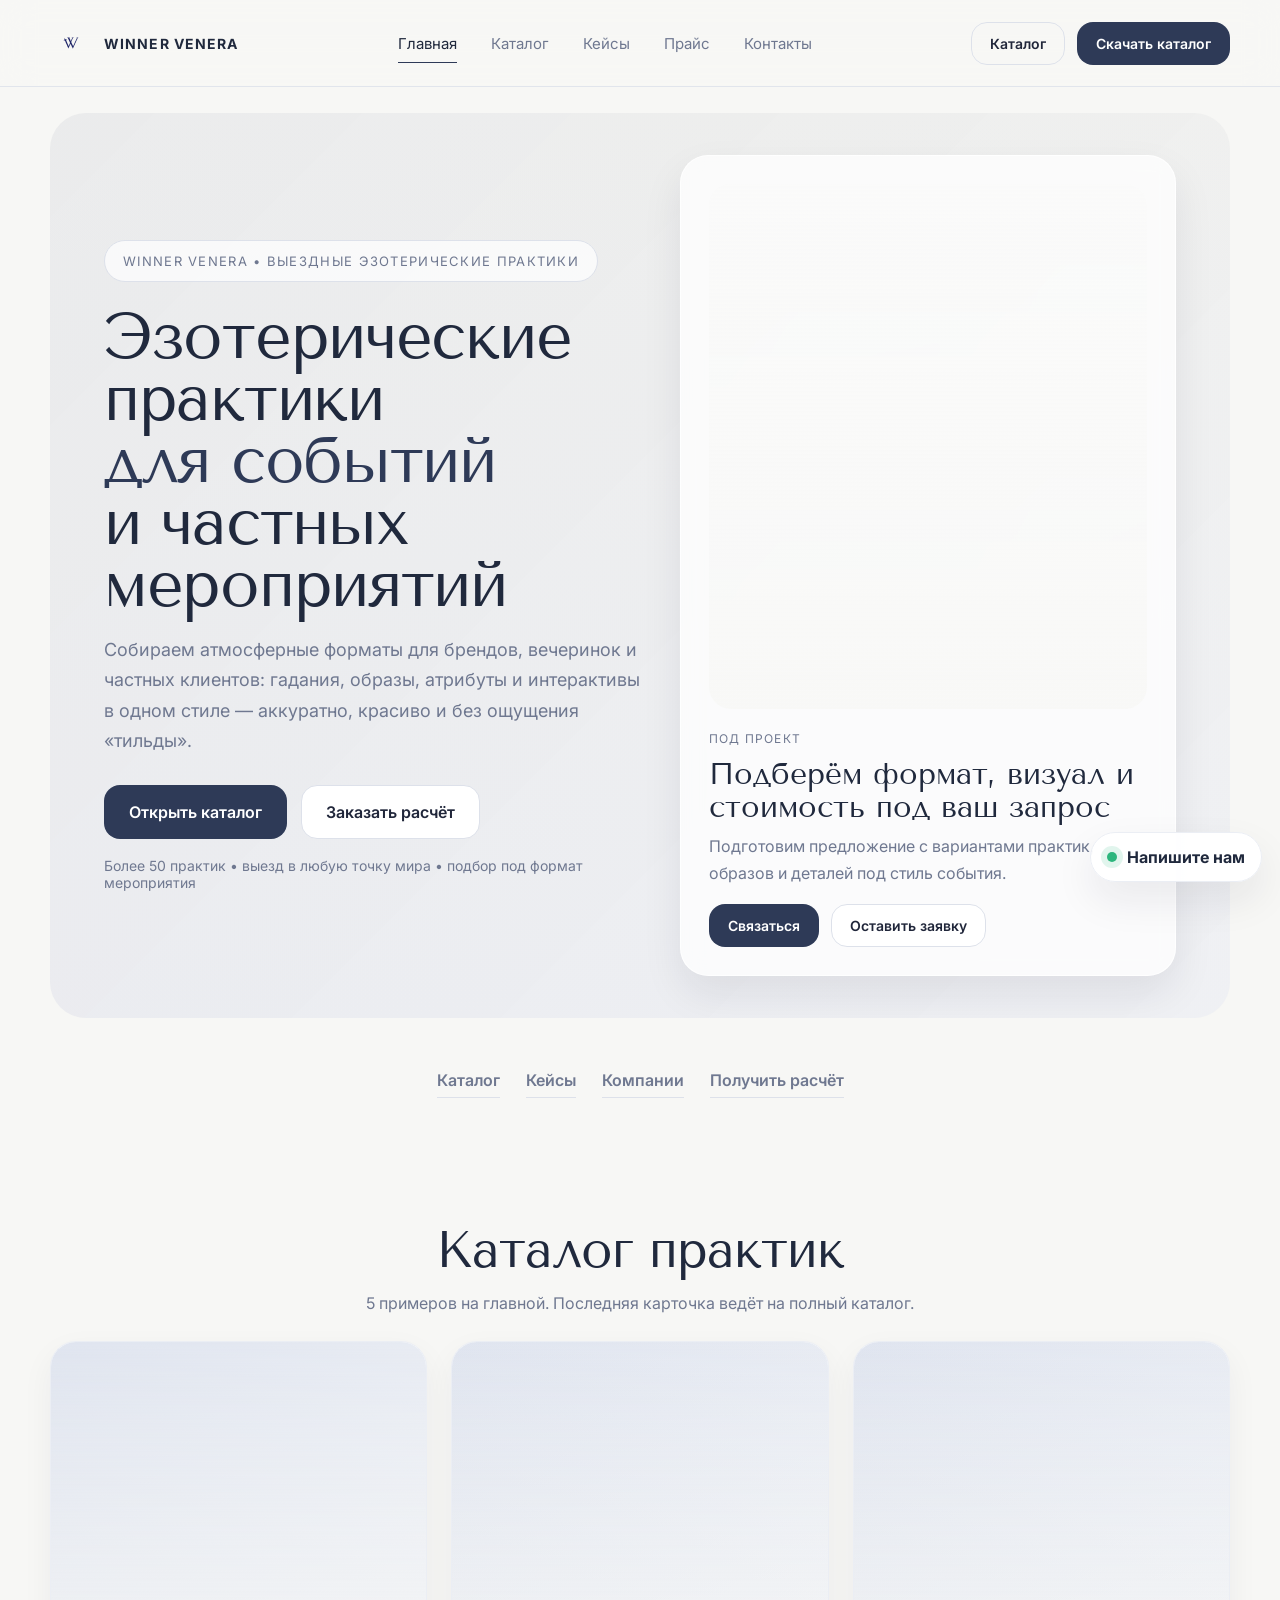
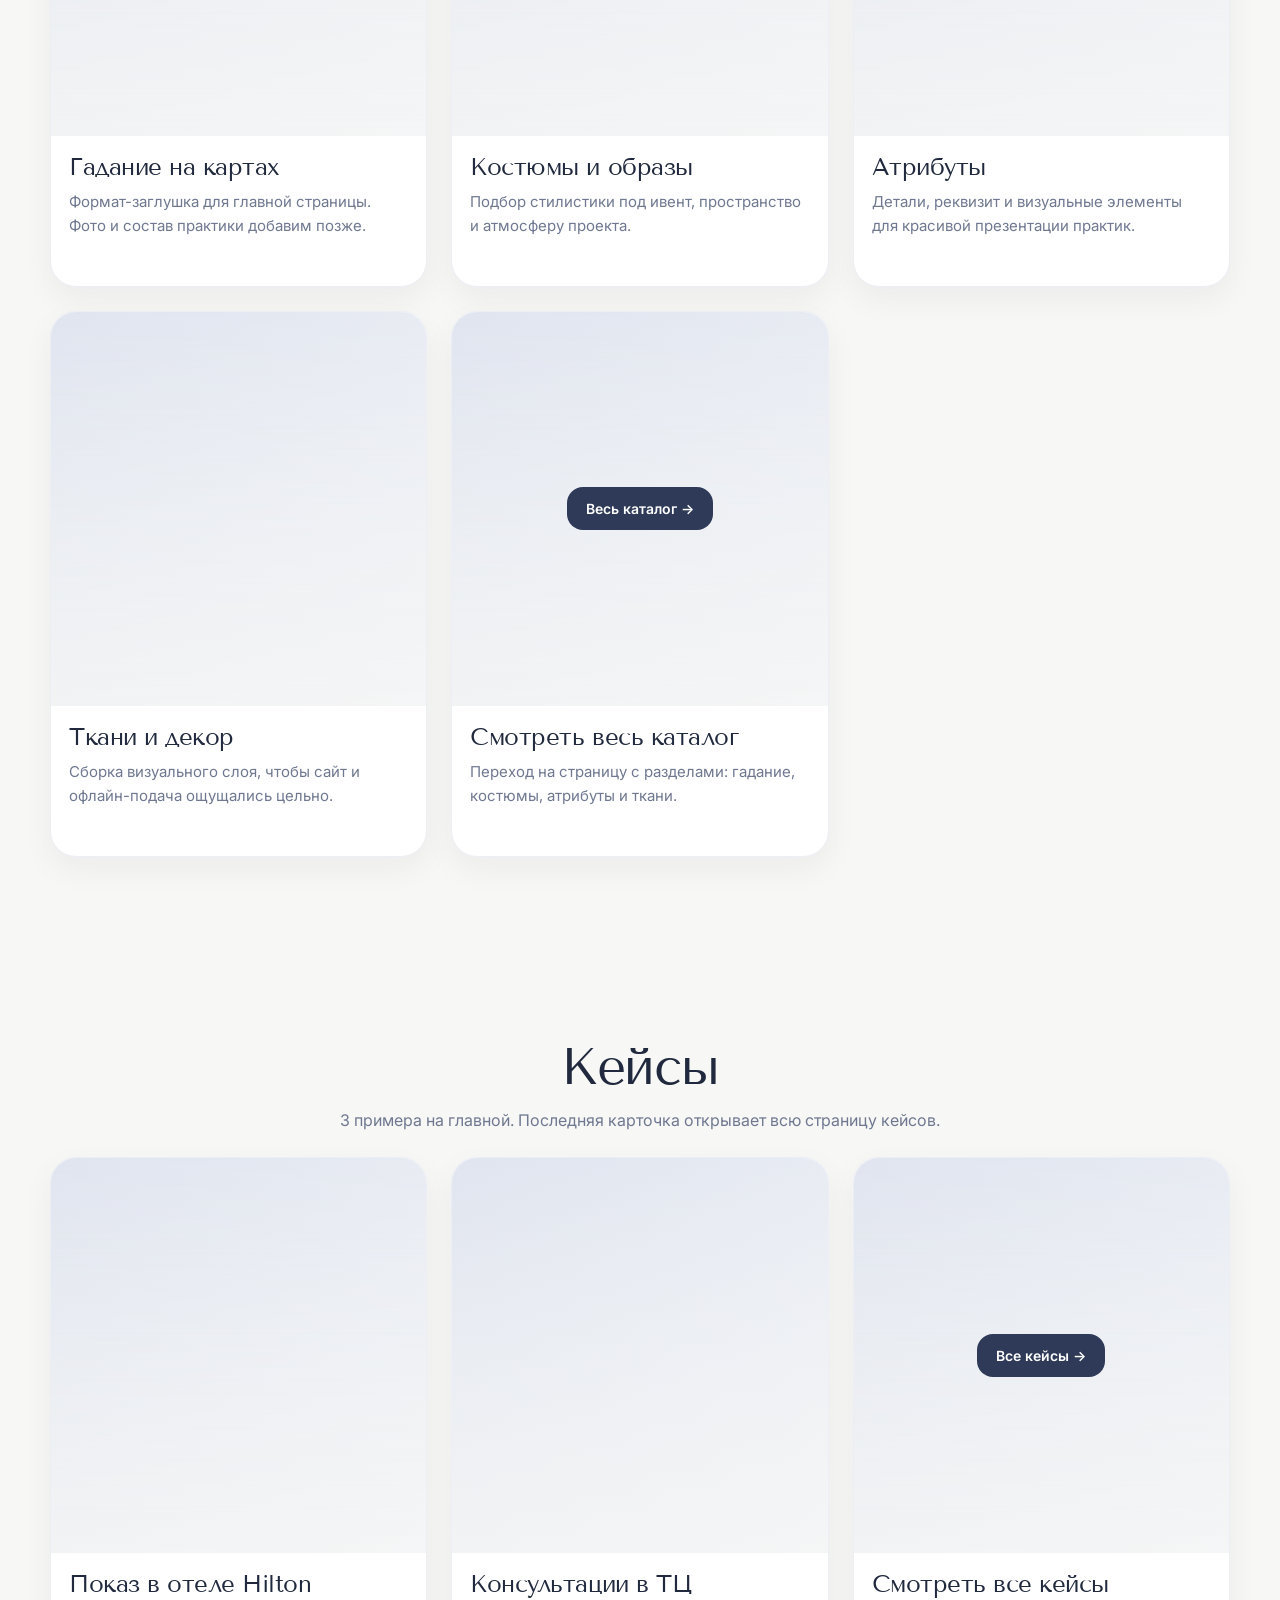
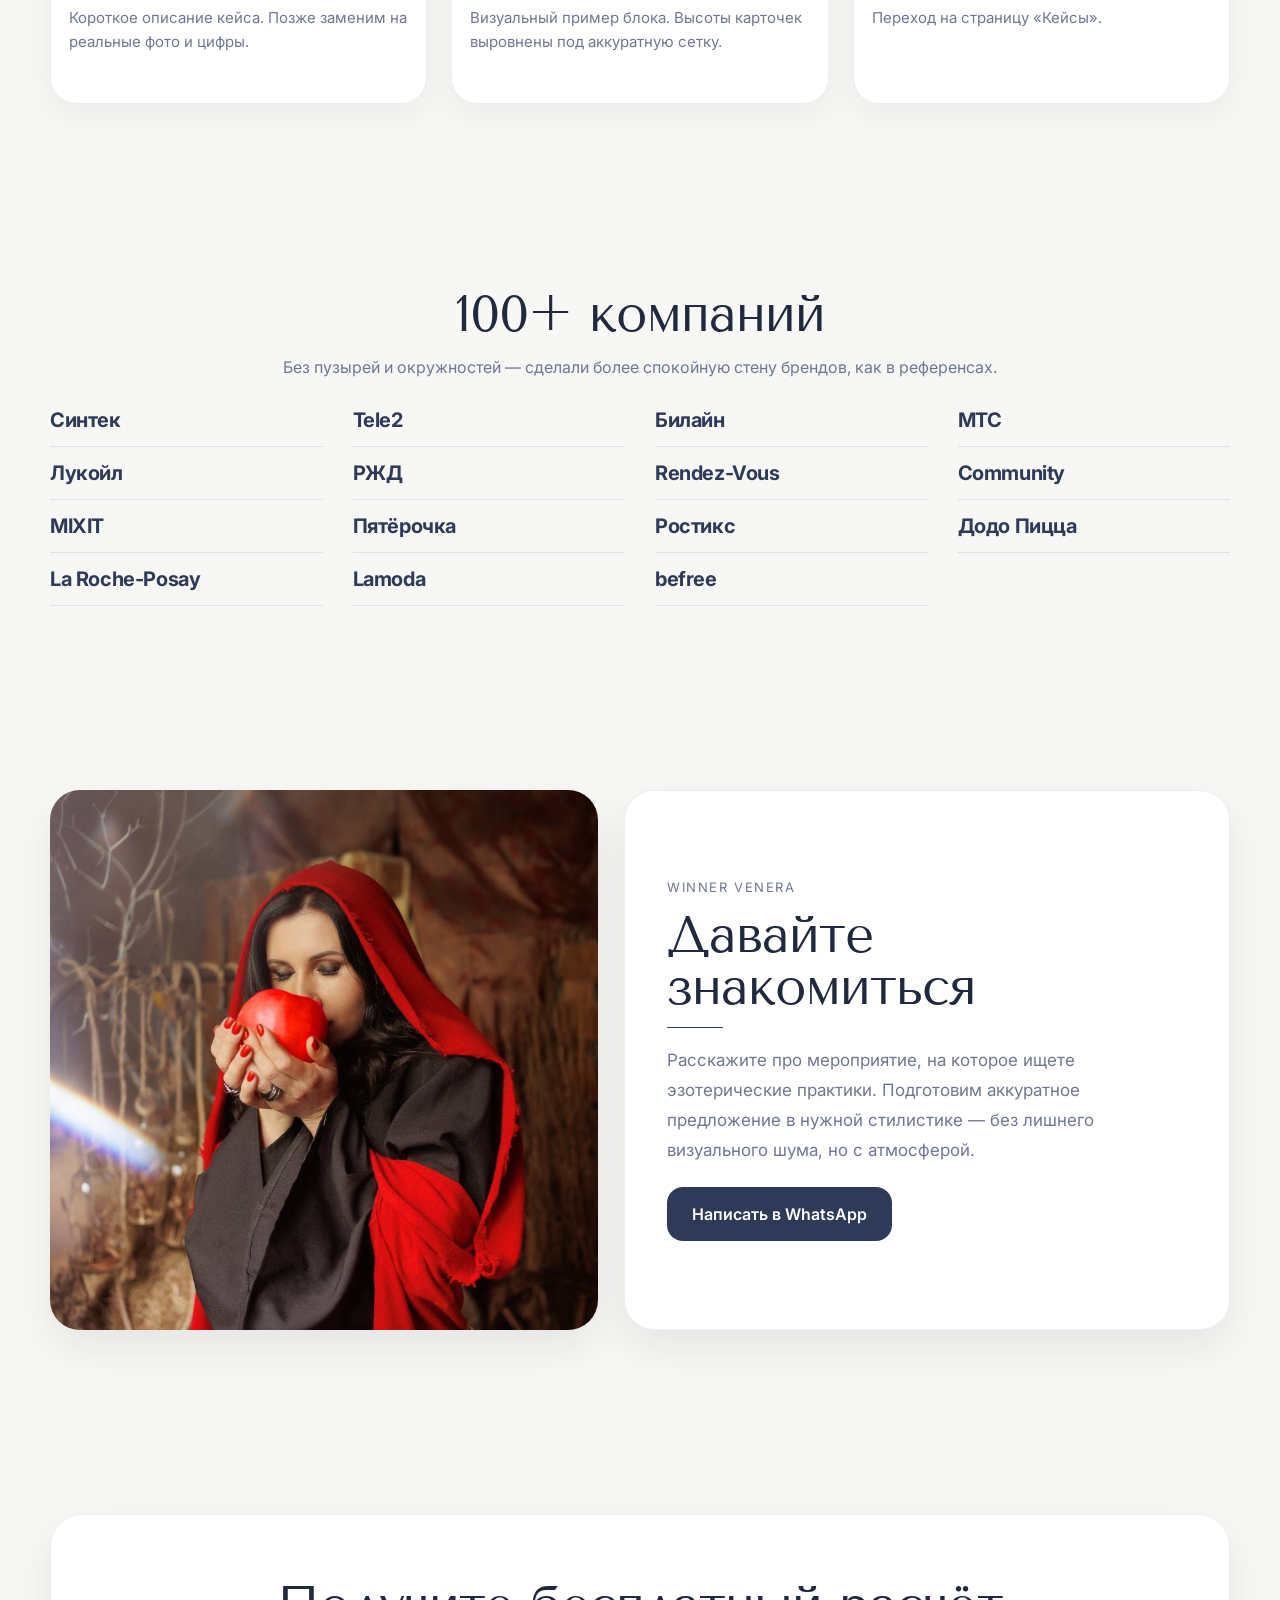
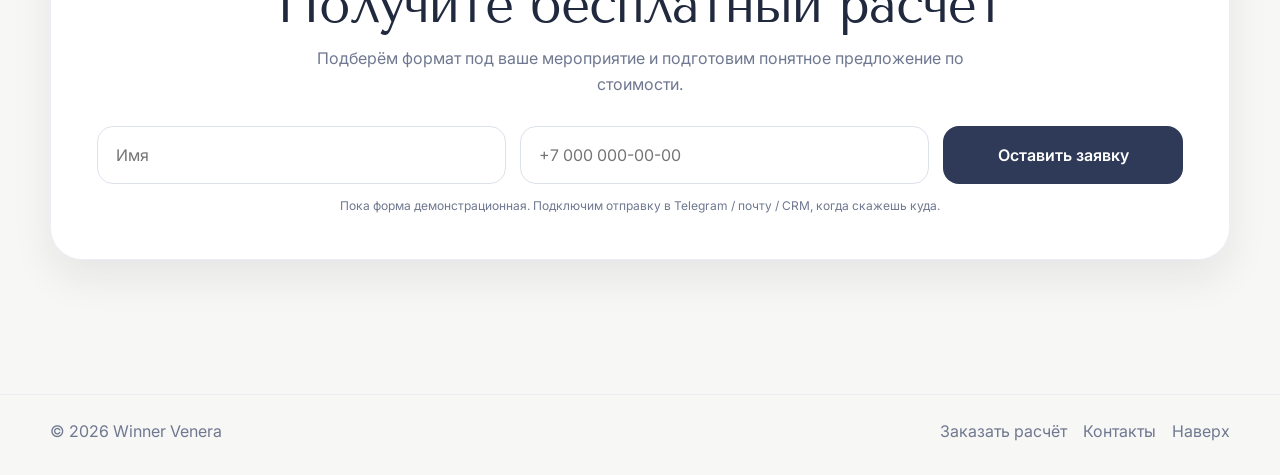
==== index.html @ 92bb7166 "Первый коммит" ====
<!doctype html>
<html lang="ru">
<head>
  <meta charset="utf-8" />
  <meta name="viewport" content="width=device-width, initial-scale=1" />
  <title>Winner Venera — Главная</title>
  <link rel="stylesheet" href="assets/css/styles.css" />
</head>
<body>
<header class="header">
  <div class="container">
    <div class="nav">
      <a class="brand" href="index.html" aria-label="На главную">
        <div class="brand__mark"><img class="brand__logo" src="assets/img/logo.svg" alt="Winner Venera"></div>
        <div class="brand__name">Winner Venera</div>
      </a>

      <nav class="menu" aria-label="Основная навигация">
        <a class="is-active" href="index.html">Главная</a>
        <a href="catalog.html">Каталог</a>
        <a href="cases.html">Кейсы</a>
        <a href="price.html">Прайс</a>
        <a href="contacts.html">Контакты</a>
      </nav>

      <div class="nav__cta">
        <a class="btn btn--ghost btn--small" href="catalog.html">Каталог</a>
        <a class="btn btn--navy btn--small" href="price.html">Скачать каталог</a>
        <button class="burger" data-burger aria-label="Меню" aria-expanded="false">
          <span></span><span></span><span></span>
        </button>
      </div>
    </div>

    <div class="mobile-panel" data-mobile>
      <a class="is-active" href="index.html">Главная</a>
      <a href="catalog.html">Каталог</a>
      <a href="cases.html">Кейсы</a>
      <a href="price.html">Прайс</a>
      <a href="contacts.html">Контакты</a>
      <div class="mt-12" style="display:flex; gap:10px; flex-wrap:wrap; padding:0 8px;">
        <a class="btn btn--ghost btn--small" href="catalog.html">Каталог</a>
        <a class="btn btn--navy btn--small" href="price.html">Скачать каталог</a>
      </div>
    </div>
  </div>
</header>

<main>
<section class="hero reveal" id="top">
  <div class="container">
    <div class="hero-shell">
      <div class="hero-grid">
        <div class="hero-copy">
          <div class="hero-kicker">Winner Venera • выездные эзотерические практики</div>
          <h1 class="hero__title">Эзотерические практики<br><span>для событий</span><br>и частных мероприятий</h1>
          <p class="hero__text">
            Собираем атмосферные форматы для брендов, вечеринок и частных клиентов:
            гадания, образы, атрибуты и интерактивы в одном стиле — аккуратно, красиво и без ощущения «тильды».
          </p>

          <div class="hero-actions">
            <a class="btn btn--navy" href="catalog.html">Открыть каталог</a>
            <a class="btn" href="price.html">Заказать расчёт</a>
          </div>

          <div class="hero-note">Более 50 практик • выезд в любую точку мира • подбор под формат мероприятия</div>
        </div>

        <div class="hero-panel">
          <div class="hero-card">
            <div class="hero-card__art"></div>
            <div class="hero-card__content">
              <div class="hero-card__label">под проект</div>
              <div class="hero-card__title">Подберём формат, визуал и стоимость под ваш запрос</div>
              <p class="hero-card__text">
                Подготовим предложение с вариантами практик, образов и деталей под стиль события.
              </p>
              <div class="hero-card__actions">
                <a class="btn btn--navy btn--small" href="contacts.html">Связаться</a>
                <a class="btn btn--small" href="#calc">Оставить заявку</a>
              </div>
            </div>
          </div>
        </div>
      </div>
    </div>
  </div>
</section>

<section class="section section--tight reveal">
  <div class="container">
    <div class="quick-links">
      <a href="#catalog-preview">Каталог</a>
      <a href="#cases-preview">Кейсы</a>
      <a href="#brands">Компании</a>
      <a href="#calc">Получить расчёт</a>
    </div>
  </div>
</section>

<section class="section reveal" id="catalog-preview">
  <div class="container">
    <h2 class="section__title">Каталог практик</h2>
    <p class="section__subtitle">5 примеров на главной. Последняя карточка ведёт на полный каталог.</p>

    <div class="grid mt-24">
      <article class="card">
        <div class="card__media"></div>
        <div class="card__body">
          <h3 class="card__title">Гадание на картах</h3>
          <p class="card__meta">Формат-заглушка для главной страницы. Фото и состав практики добавим позже.</p>
        </div>
      </article>

      <article class="card">
        <div class="card__media"></div>
        <div class="card__body">
          <h3 class="card__title">Костюмы и образы</h3>
          <p class="card__meta">Подбор стилистики под ивент, пространство и атмосферу проекта.</p>
        </div>
      </article>

      <article class="card">
        <div class="card__media"></div>
        <div class="card__body">
          <h3 class="card__title">Атрибуты</h3>
          <p class="card__meta">Детали, реквизит и визуальные элементы для красивой презентации практик.</p>
        </div>
      </article>

      <article class="card">
        <div class="card__media"></div>
        <div class="card__body">
          <h3 class="card__title">Ткани и декор</h3>
          <p class="card__meta">Сборка визуального слоя, чтобы сайт и офлайн-подача ощущались цельно.</p>
        </div>
      </article>

      <a class="card card--link" href="catalog.html" aria-label="Открыть весь каталог">
        <div class="card__media">
          <div class="btn btn--navy btn--small">Весь каталог →</div>
        </div>
        <div class="card__body">
          <h3 class="card__title">Смотреть весь каталог</h3>
          <p class="card__meta">Переход на страницу с разделами: гадание, костюмы, атрибуты и ткани.</p>
        </div>
      </a>
    </div>
  </div>
</section>

<section class="section reveal" id="cases-preview">
  <div class="container">
    <h2 class="section__title">Кейсы</h2>
    <p class="section__subtitle">3 примера на главной. Последняя карточка открывает всю страницу кейсов.</p>

    <div class="grid mt-24">
      <article class="card">
        <div class="card__media"></div>
        <div class="card__body">
          <h3 class="card__title">Показ в отеле Hilton</h3>
          <p class="card__meta">Короткое описание кейса. Позже заменим на реальные фото и цифры.</p>
        </div>
      </article>

      <article class="card">
        <div class="card__media"></div>
        <div class="card__body">
          <h3 class="card__title">Консультации в ТЦ</h3>
          <p class="card__meta">Визуальный пример блока. Высоты карточек выровнены под аккуратную сетку.</p>
        </div>
      </article>

      <a class="card card--link" href="cases.html" aria-label="Открыть все кейсы">
        <div class="card__media">
          <div class="btn btn--navy btn--small">Все кейсы →</div>
        </div>
        <div class="card__body">
          <h3 class="card__title">Смотреть все кейсы</h3>
          <p class="card__meta">Переход на страницу «Кейсы».</p>
        </div>
      </a>
    </div>
  </div>
</section>

<section class="section reveal" id="brands">
  <div class="container">
    <h2 class="logo-wall__title">100+ компаний</h2>
    <p class="section__subtitle">Без пузырей и окружностей — сделали более спокойную стену брендов, как в референсах.</p>

    <div class="logo-wall">
      <div class="logo-item">Синтек</div>
      <div class="logo-item">Tele2</div>
      <div class="logo-item">Билайн</div>
      <div class="logo-item">МТС</div>
      <div class="logo-item">Лукойл</div>
      <div class="logo-item">РЖД</div>
      <div class="logo-item">Rendez-Vous</div>
      <div class="logo-item">Community</div>
      <div class="logo-item">MIXIT</div>
      <div class="logo-item">Пятёрочка</div>
      <div class="logo-item">Ростикс</div>
      <div class="logo-item">Додо Пицца</div>
      <div class="logo-item">La Roche-Posay</div>
      <div class="logo-item">Lamoda</div>
      <div class="logo-item">befree</div>
    </div>
  </div>
</section>

<section class="section reveal">
  <div class="container">
    <div class="split">
      <div class="photo" style="background-image:url('assets/img/about-photo.jpg');"></div>

      <div class="panel">
        <div class="kicker">Winner Venera</div>
        <h3 class="h2">Давайте знакомиться</h3>
        <div class="hr"></div>
        <p class="lead">
          Расскажите про мероприятие, на которое ищете эзотерические практики.
          Подготовим аккуратное предложение в нужной стилистике — без лишнего визуального шума, но с атмосферой.
        </p>

        <div class="panel__actions">
          <a class="btn btn--navy" href="contacts.html">Написать в WhatsApp</a>
        </div>
      </div>
    </div>
  </div>
</section>

<section class="section reveal" id="calc">
  <div class="container">
    <div class="form">
      <div class="form__bg"></div>
      <div class="form__inner">
        <h2 class="form__title">Получите бесплатный расчёт</h2>
        <p class="form__sub">Подберём формат под ваше мероприятие и подготовим понятное предложение по стоимости.</p>

        <form class="form__row" data-demo-form>
          <input class="input" name="name" placeholder="Имя" required />
          <input class="input" name="phone" placeholder="+7 000 000-00-00" required />
          <button class="btn btn--navy" type="submit">Оставить заявку</button>
        </form>

        <div class="notice">Пока форма демонстрационная. Подключим отправку в Telegram / почту / CRM, когда скажешь куда.</div>
      </div>
    </div>
  </div>
</section>
</main>

<footer class="footer">
  <div class="container">
    <div class="footer__inner">
      <div>© <span id="y"></span> Winner Venera</div>
      <div style="display:flex; gap:16px; flex-wrap:wrap;">
        <a href="price.html">Заказать расчёт</a>
        <a href="contacts.html">Контакты</a>
        <a href="#top" onclick="window.scrollTo({top:0,behavior:'smooth'}); return false;">Наверх</a>
      </div>
    </div>
  </div>
</footer>

<script src="assets/js/main.js"></script>
<script>document.getElementById('y').textContent = new Date().getFullYear()</script>
</body>
</html>
---- assets/css/styles.css ----
@import url('https://fonts.googleapis.com/css2?family=Inter:wght@400;500;600;700;800&family=Tenor+Sans&display=swap');

:root{
  --bg:#f7f7f5;
  --surface:#ffffff;
  --surface-2:#f1f2f6;
  --ink:#20263a;
  --muted:#6f7890;
  --navy:#2e3a57;
  --navy-deep:#20293d;
  --line:#dde1ea;
  --soft-line:#ebeef4;
  --shadow:0 18px 40px rgba(23,30,50,.08);
  --radius-xl:32px;
  --radius-lg:24px;
  --radius-md:18px;
  --container:1180px;
}

*{box-sizing:border-box}
html,body{height:100%}
html{scroll-behavior:smooth}
body{
  margin:0;
  background:var(--bg);
  color:var(--ink);
  font-family:'Inter',system-ui,-apple-system,Segoe UI,Roboto,Arial,sans-serif;
  -webkit-font-smoothing:antialiased;
  text-rendering:optimizeLegibility;
}
a{color:inherit;text-decoration:none}
img{max-width:100%;display:block}
button,input{font:inherit}

.container{
  width:min(var(--container), calc(100% - 32px));
  margin:0 auto;
}

/* Typography */
h1,h2,h3,.section__title,.h2,.form__title,.hero__title,.logo-wall__title{
  font-family:'Tenor Sans', Arial, sans-serif;
  font-weight:400;
  letter-spacing:-.02em;
}
.section__title{
  margin:0;
  text-align:center;
  color:var(--navy-deep);
  font-size:clamp(34px, 4vw, 62px);
  line-height:1.02;
}
.section__subtitle{
  margin:14px auto 0;
  max-width:780px;
  text-align:center;
  color:var(--muted);
  font-size:16px;
  line-height:1.65;
}

/* Header */
.header{
  position:sticky;
  top:0;
  z-index:60;
  background:rgba(247,247,245,.88);
  backdrop-filter:blur(16px);
  border-bottom:1px solid rgba(221,225,234,.8);
}
.nav{
  min-height:86px;
  display:grid;
  grid-template-columns:auto 1fr auto;
  align-items:center;
  gap:18px;
}
.brand{
  display:flex;
  align-items:center;
  gap:12px;
  min-width:120px;
}
.brand__mark{
  width:auto;
  height:auto;
  border:0;
  background:transparent;
  padding:0;
  display:block;
}
.brand__logo{
  width:42px;
  height:42px;
  object-fit:contain;
}
.brand__name{
  font-size:14px;
  font-weight:700;
  letter-spacing:.08em;
  text-transform:uppercase;
  color:var(--navy-deep);
}

.menu{
  display:flex;
  justify-content:center;
  gap:34px;
  font-size:15px;
  color:var(--muted);
}
.menu a{
  position:relative;
  padding:10px 0;
  transition:.2s ease;
}
.menu a::after{
  content:"";
  position:absolute;
  left:0;
  bottom:0;
  width:100%;
  height:1px;
  background:var(--navy);
  transform:scaleX(0);
  transform-origin:left;
  transition:.22s ease;
}
.menu a:hover,
.menu a.is-active{color:var(--navy-deep)}
.menu a:hover::after,
.menu a.is-active::after{transform:scaleX(1)}

.nav__cta{
  display:flex;
  align-items:center;
  gap:12px;
}
.btn{
  display:inline-flex;
  align-items:center;
  justify-content:center;
  gap:10px;
  padding:16px 24px;
  border-radius:16px;
  border:1px solid var(--line);
  background:var(--surface);
  color:var(--ink);
  font-weight:600;
  cursor:pointer;
  transition:transform .18s ease, box-shadow .18s ease, border-color .18s ease, background .18s ease;
}
.btn:hover{
  transform:translateY(-1px);
  box-shadow:0 14px 28px rgba(23,30,50,.10);
}
.btn--navy{
  background:var(--navy);
  color:#fff;
  border-color:transparent;
}
.btn--ghost{
  background:transparent;
}
.btn--small{
  padding:12px 18px;
  font-size:14px;
}
.btn--block{width:100%}

.burger{
  display:none;
  width:44px;height:44px;
  border-radius:14px;
  border:1px solid var(--line);
  background:var(--surface);
}
.burger span{
  width:18px;height:2px;border-radius:2px;background:var(--navy);
  display:block;margin:5px auto;
}
.mobile-panel{
  display:none;
  padding:12px 0 16px;
  border-top:1px solid var(--soft-line);
}
.mobile-panel a{
  display:block;
  padding:12px 8px;
  color:var(--muted);
}
.mobile-panel a.is-active{color:var(--navy-deep)}

/* Generic sections */
.section{padding:92px 0}
.section--tight{padding:34px 0}
.center{display:flex;justify-content:center}
.mt-12{margin-top:12px}
.mt-24{margin-top:24px}
.hidden{display:none !important}

/* Hero closer to reference */
.hero{
  padding:26px 0 18px;
}
.hero-shell{
  position:relative;
  overflow:hidden;
  border-radius:36px;
  min-height:640px;
  background:
    linear-gradient(135deg, rgba(46,58,87,.06), rgba(46,58,87,.02)),
    linear-gradient(180deg, #f7f7f5, #f3f4f7);
}
.hero-shell::before{
  content:"";
  position:absolute;
  inset:0;
  background-image:url('assets/img/hero-bg.jpg');
  background-repeat:no-repeat;
  background-position:center 55%;
  background-size:min(640px, 62vw);
  opacity:.18;
  pointer-events:none;
}
.hero-grid{
  position:relative;
  z-index:1;
  min-height:640px;
  display:grid;
  grid-template-columns:1.05fr .95fr;
  align-items:center;
  gap:28px;
  padding:42px 54px;
}
.hero-copy{
  max-width:620px;
}
.hero-kicker{
  display:inline-flex;
  align-items:center;
  padding:12px 18px;
  border:1px solid var(--line);
  border-radius:999px;
  background:rgba(255,255,255,.72);
  color:var(--muted);
  font-size:13px;
  letter-spacing:.10em;
  text-transform:uppercase;
}
.hero__title{
  margin:24px 0 18px;
  font-size:clamp(42px, 5vw, 82px);
  line-height:.97;
  color:var(--navy-deep);
}
.hero__title span{
  color:var(--navy);
}
.hero__text{
  margin:0;
  max-width:560px;
  color:var(--muted);
  font-size:18px;
  line-height:1.7;
}
.hero-actions{
  display:flex;
  gap:14px;
  flex-wrap:wrap;
  margin-top:28px;
}
.hero-note{
  margin-top:18px;
  color:var(--muted);
  font-size:14px;
}
.hero-panel{
  align-self:stretch;
  display:flex;
  align-items:center;
  justify-content:center;
}
.hero-card{
  width:min(100%, 500px);
  background:rgba(255,255,255,.74);
  border:1px solid rgba(255,255,255,.8);
  backdrop-filter:blur(10px);
  border-radius:28px;
  box-shadow:var(--shadow);
  padding:28px;
}
.hero-card__art{
  border-radius:22px;
  aspect-ratio:4 / 4.8;
  background:
    linear-gradient(180deg, rgba(247,247,245,.2), rgba(247,247,245,.72)),
    url('assets/img/about-photo.jpg') center/cover no-repeat;
}
.hero-card__content{
  padding-top:22px;
}
.hero-card__label{
  color:var(--muted);
  font-size:12px;
  letter-spacing:.10em;
  text-transform:uppercase;
}
.hero-card__title{
  margin:12px 0 10px;
  font-family:'Tenor Sans', Arial, sans-serif;
  font-size:30px;
  line-height:1.08;
  color:var(--navy-deep);
}
.hero-card__text{
  margin:0;
  color:var(--muted);
  line-height:1.65;
}
.hero-card__actions{
  display:flex;
  gap:12px;
  flex-wrap:wrap;
  margin-top:18px;
}

/* Quick links */
.quick-links{
  display:flex;
  gap:26px;
  justify-content:center;
  flex-wrap:wrap;
}
.quick-links a{
  color:var(--muted);
  font-weight:600;
  position:relative;
  padding-bottom:8px;
}
.quick-links a::after{
  content:"";
  position:absolute;
  left:0;bottom:0;
  width:100%;height:1px;
  background:var(--line);
}
.quick-links a:hover{color:var(--navy)}

/* Cards */
.grid{
  display:grid;
  grid-template-columns:repeat(12, minmax(0,1fr));
  gap:24px;
  align-items:stretch;
}
.card{
  grid-column:span 4;
  display:flex;
  flex-direction:column;
  min-height:100%;
  background:var(--surface);
  border:1px solid var(--soft-line);
  border-radius:26px;
  overflow:hidden;
  box-shadow:0 12px 32px rgba(23,30,50,.05);
  transition:transform .18s ease, box-shadow .18s ease;
}
.card:hover{
  transform:translateY(-4px);
  box-shadow:0 20px 36px rgba(23,30,50,.08);
}
.card__media{
  aspect-ratio: 4 / 4.2;
  background:
    linear-gradient(180deg, rgba(247,247,245,.16), rgba(247,247,245,.72)),
    linear-gradient(135deg, #dbe1ee, #eef1f7);
}
.card__body{
  display:flex;
  flex-direction:column;
  gap:10px;
  padding:18px 18px 22px;
  min-height:150px;
}
.card__title{
  margin:0;
  font-size:24px;
  line-height:1.08;
  color:var(--navy-deep);
}
.card__meta{
  margin:0;
  color:var(--muted);
  line-height:1.6;
  font-size:15px;
}
.card--link{
  justify-content:center;
  text-align:left;
}
.card--link .card__media{
  display:grid;
  place-items:center;
}

/* companies */
.logo-wall{
  margin-top:28px;
  display:grid;
  grid-template-columns:repeat(4, minmax(0,1fr));
  gap:14px 30px;
}
.logo-item{
  padding:0 0 14px;
  border-bottom:1px solid var(--line);
  color:var(--navy);
  font-size:20px;
  font-weight:700;
  letter-spacing:-.02em;
}
.logo-wall__title{
  margin:0;
  text-align:center;
  color:var(--navy-deep);
  font-size:clamp(34px, 4vw, 58px);
  line-height:1.02;
}

/* Split/about */
.split{
  display:grid;
  grid-template-columns:.95fr 1.05fr;
  gap:26px;
  align-items:stretch;
}
.photo{
  min-height:540px;
  border-radius:30px;
  background:center/cover no-repeat;
  box-shadow:var(--shadow);
}
.panel{
  background:var(--surface);
  border:1px solid var(--soft-line);
  border-radius:30px;
  box-shadow:var(--shadow);
  padding:42px;
  display:flex;
  flex-direction:column;
  justify-content:center;
}
.kicker{
  color:var(--muted);
  font-size:13px;
  letter-spacing:.12em;
  text-transform:uppercase;
}
.h2{
  margin:14px 0 14px;
  font-size:clamp(32px, 4vw, 56px);
  line-height:1.02;
  color:var(--navy-deep);
}
.hr{
  width:56px;height:1px;background:var(--navy);margin:0 0 18px;
}
.lead{
  margin:0;
  color:var(--muted);
  line-height:1.75;
  font-size:17px;
}
.panel__actions{margin-top:22px}

/* Form */
.form{
  position:relative;
  overflow:hidden;
  background:var(--surface);
  border:1px solid var(--soft-line);
  border-radius:32px;
  box-shadow:var(--shadow);
}
.form__bg{
  position:absolute;
  inset:0;
  background:url('assets/img/form-bg.jpg') center/520px no-repeat;
  opacity:.12;
  pointer-events:none;
}
.form__inner{
  position:relative;
  padding:64px 46px 46px;
  text-align:center;
}
.form__title{
  margin:0;
  color:var(--navy-deep);
  font-size:clamp(34px, 4vw, 58px);
  line-height:1.04;
}
.form__sub{
  margin:14px auto 0;
  max-width:720px;
  color:var(--muted);
  line-height:1.6;
  font-size:16px;
}
.form__row{
  margin-top:28px;
  display:grid;
  grid-template-columns:1fr 1fr 240px;
  gap:14px;
}
.input{
  height:58px;
  border-radius:16px;
  border:1px solid var(--line);
  background:rgba(255,255,255,.92);
  padding:0 18px;
  color:var(--ink);
  outline:none;
}
.input:focus{
  border-color:rgba(46,58,87,.5);
  box-shadow:0 0 0 4px rgba(46,58,87,.08);
}
.notice{
  margin-top:14px;
  color:var(--muted);
  font-size:12px;
}

/* Footer */
.footer{
  margin-top:42px;
  border-top:1px solid var(--soft-line);
  padding:26px 0 34px;
  color:var(--muted);
}
.footer__inner{
  display:flex;
  justify-content:space-between;
  gap:20px;
  align-items:center;
  flex-wrap:wrap;
}
.footer a{color:var(--muted)}
.footer a:hover{color:var(--navy)}

/* Scroll reveal */
.reveal{
  opacity:0;
  transform:translateY(18px);
  transition:opacity .55s ease, transform .55s ease;
}
.reveal.is-visible{
  opacity:1;
  transform:none;
}
@media (prefers-reduced-motion: reduce){
  .reveal,.reveal.is-visible{opacity:1;transform:none;transition:none;}
}

/* Floating contact bubble */
.chat-widget{
  position:fixed;
  right:18px;
  bottom:18px;
  z-index:70;
  display:grid;
  gap:10px;
}
.chat-bubble{
  border-radius:999px;
  background:rgba(255,255,255,.96);
  border:1px solid var(--soft-line);
  box-shadow:var(--shadow);
  padding:14px 16px;
  display:flex;
  align-items:center;
  gap:10px;
  cursor:pointer;
  opacity:0;
  transform:translateY(10px);
  pointer-events:none;
  transition:.2s ease;
}
.chat-bubble.is-show{
  opacity:1;
  transform:none;
  pointer-events:auto;
}
.chat-bubble__dot{
  width:10px;height:10px;border-radius:50%;
  background:#2cb67d;
  box-shadow:0 0 0 6px rgba(44,182,125,.14);
}
.chat-bubble__text{
  color:var(--navy-deep);
  font-weight:700;
}
.chat-panel{
  width:min(320px, calc(100vw - 36px));
  display:none;
  background:#fff;
  border:1px solid var(--soft-line);
  border-radius:22px;
  box-shadow:var(--shadow);
  overflow:hidden;
}
.chat-panel.is-open{display:block}
.chat-panel__head{
  display:flex;
  align-items:center;
  justify-content:space-between;
  padding:14px 14px 12px;
  border-bottom:1px solid var(--soft-line);
}
.chat-panel__title{
  font-weight:800;
  color:var(--navy-deep);
}
.chat-panel__close{
  width:34px;height:34px;border-radius:12px;
  border:1px solid var(--line);
  background:#fff;
  cursor:pointer;
}
.chat-panel__body{
  padding:12px 14px 14px;
  display:grid;
  gap:10px;
}
.chat-link{
  display:flex;
  align-items:center;
  justify-content:space-between;
  padding:12px 12px;
  border:1px solid var(--soft-line);
  border-radius:14px;
  background:#fff;
  font-weight:700;
}
.chat-hint{
  color:var(--muted);
  font-size:12px;
  line-height:1.45;
}

/* Responsive */
@media (max-width: 1080px){
  .hero-grid{grid-template-columns:1fr; padding:34px 28px 32px;}
  .hero-shell{min-height:auto}
  .hero-card{max-width:100%}
  .split{grid-template-columns:1fr}
  .logo-wall{grid-template-columns:repeat(3, minmax(0,1fr))}
  .form__row{grid-template-columns:1fr 1fr}
  .form__row .btn{grid-column:1 / -1}
}
@media (max-width: 860px){
  .nav{grid-template-columns:auto auto; min-height:76px;}
  .menu{display:none}
  .nav__cta .btn--ghost{display:none}
  .burger{display:block}
  .mobile-panel{display:block}
  .brand__name{display:none}
  .hero__title{font-size:46px}
  .section{padding:72px 0}
  .card{grid-column:span 6}
  .logo-wall{grid-template-columns:repeat(2, minmax(0,1fr))}
}
@media (max-width: 620px){
  .container{width:min(var(--container), calc(100% - 20px))}
  .nav{gap:10px}
  .nav__cta{gap:8px}
  .nav__cta .btn--navy{display:none}
  .hero{padding-top:14px}
  .hero-shell{border-radius:26px}
  .hero-grid{padding:22px 18px 20px; gap:18px}
  .hero-kicker{font-size:11px; padding:10px 14px}
  .hero__title{margin:16px 0 14px; font-size:36px}
  .hero__text{font-size:16px}
  .hero-actions{flex-direction:column}
  .hero-actions .btn{width:100%}
  .hero-card{padding:16px; border-radius:22px}
  .hero-card__title{font-size:24px}
  .section{padding:58px 0}
  .section__title,.logo-wall__title,.form__title,.h2{font-size:34px}
  .quick-links{gap:14px 22px}
  .grid{gap:16px}
  .card{grid-column:span 12; border-radius:22px}
  .card__body{min-height:unset}
  .logo-wall{grid-template-columns:1fr}
  .logo-item{font-size:18px}
  .panel{padding:26px 20px; border-radius:24px}
  .photo{min-height:360px; border-radius:24px}
  .form{border-radius:24px}
  .form__inner{padding:34px 18px 22px}
  .form__row{grid-template-columns:1fr}
  .switch{grid-template-columns:1fr}
  .chat-widget{right:12px; bottom:12px}
}
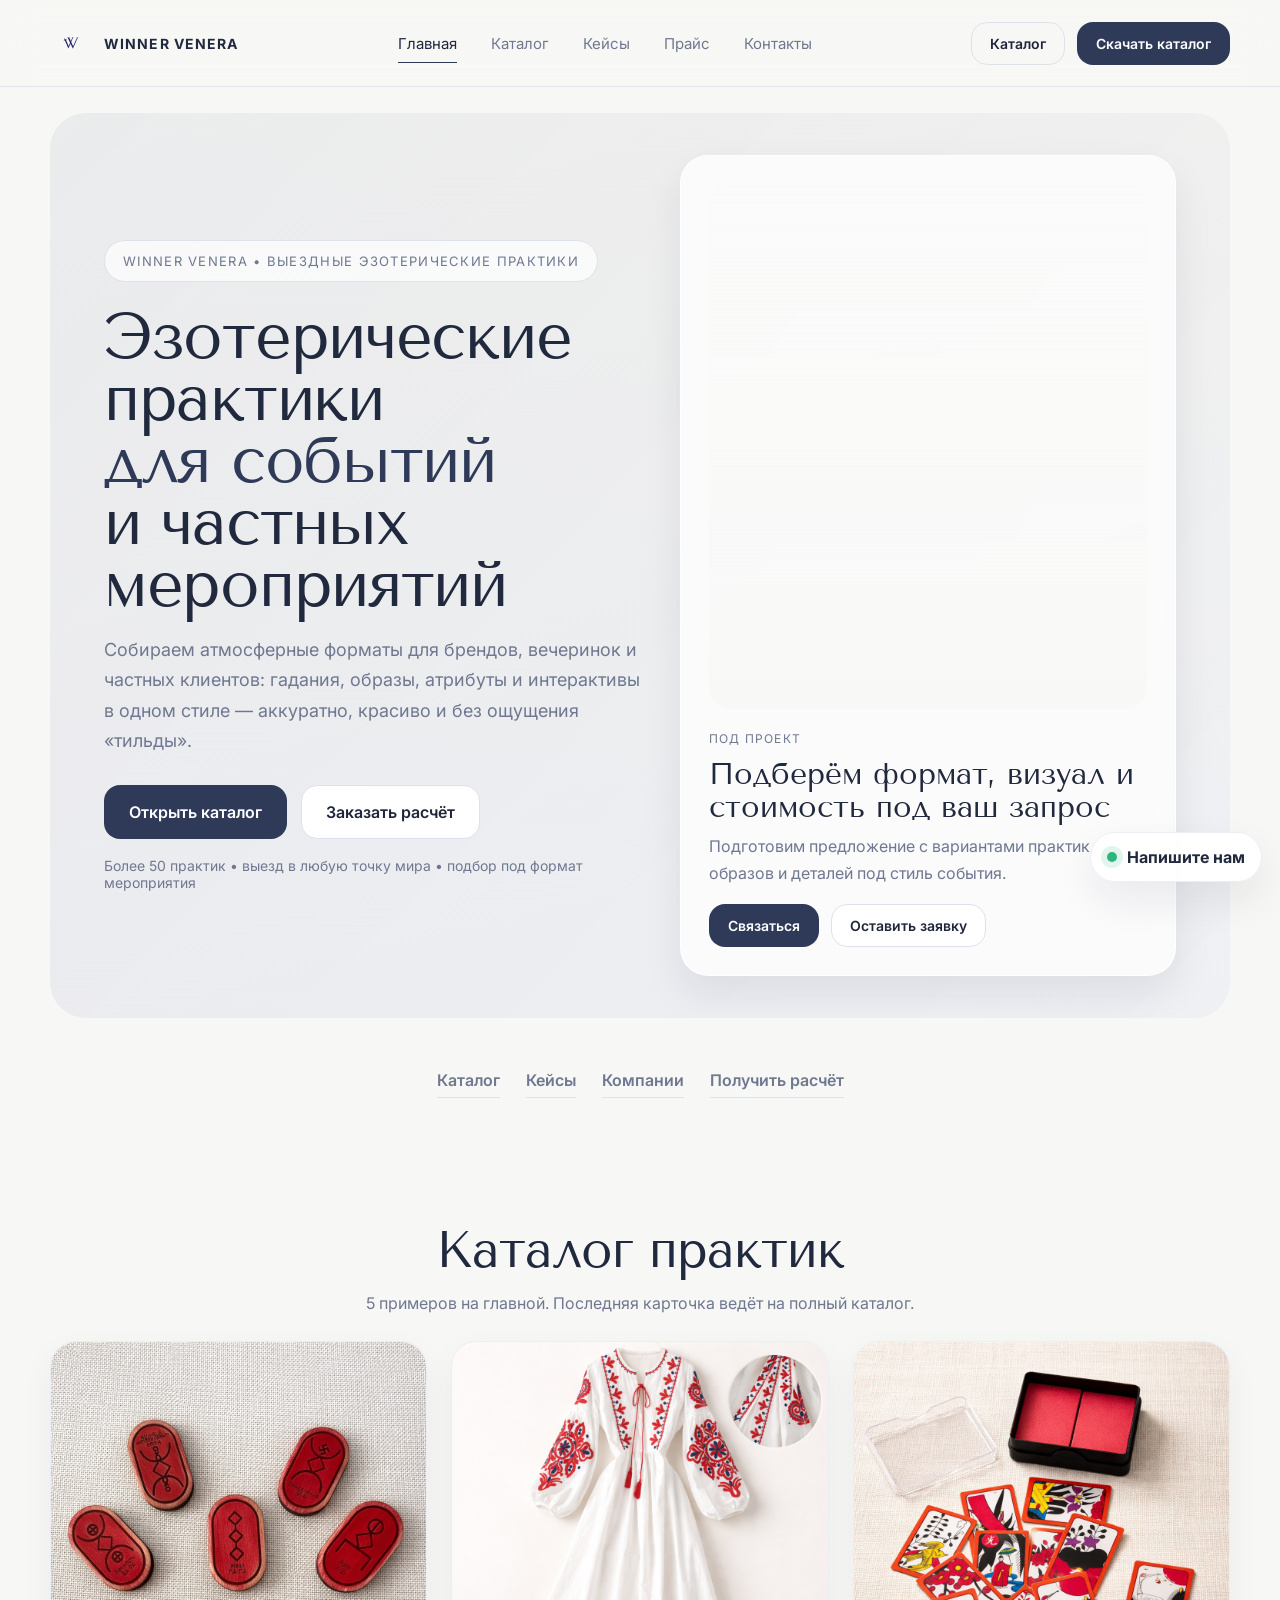
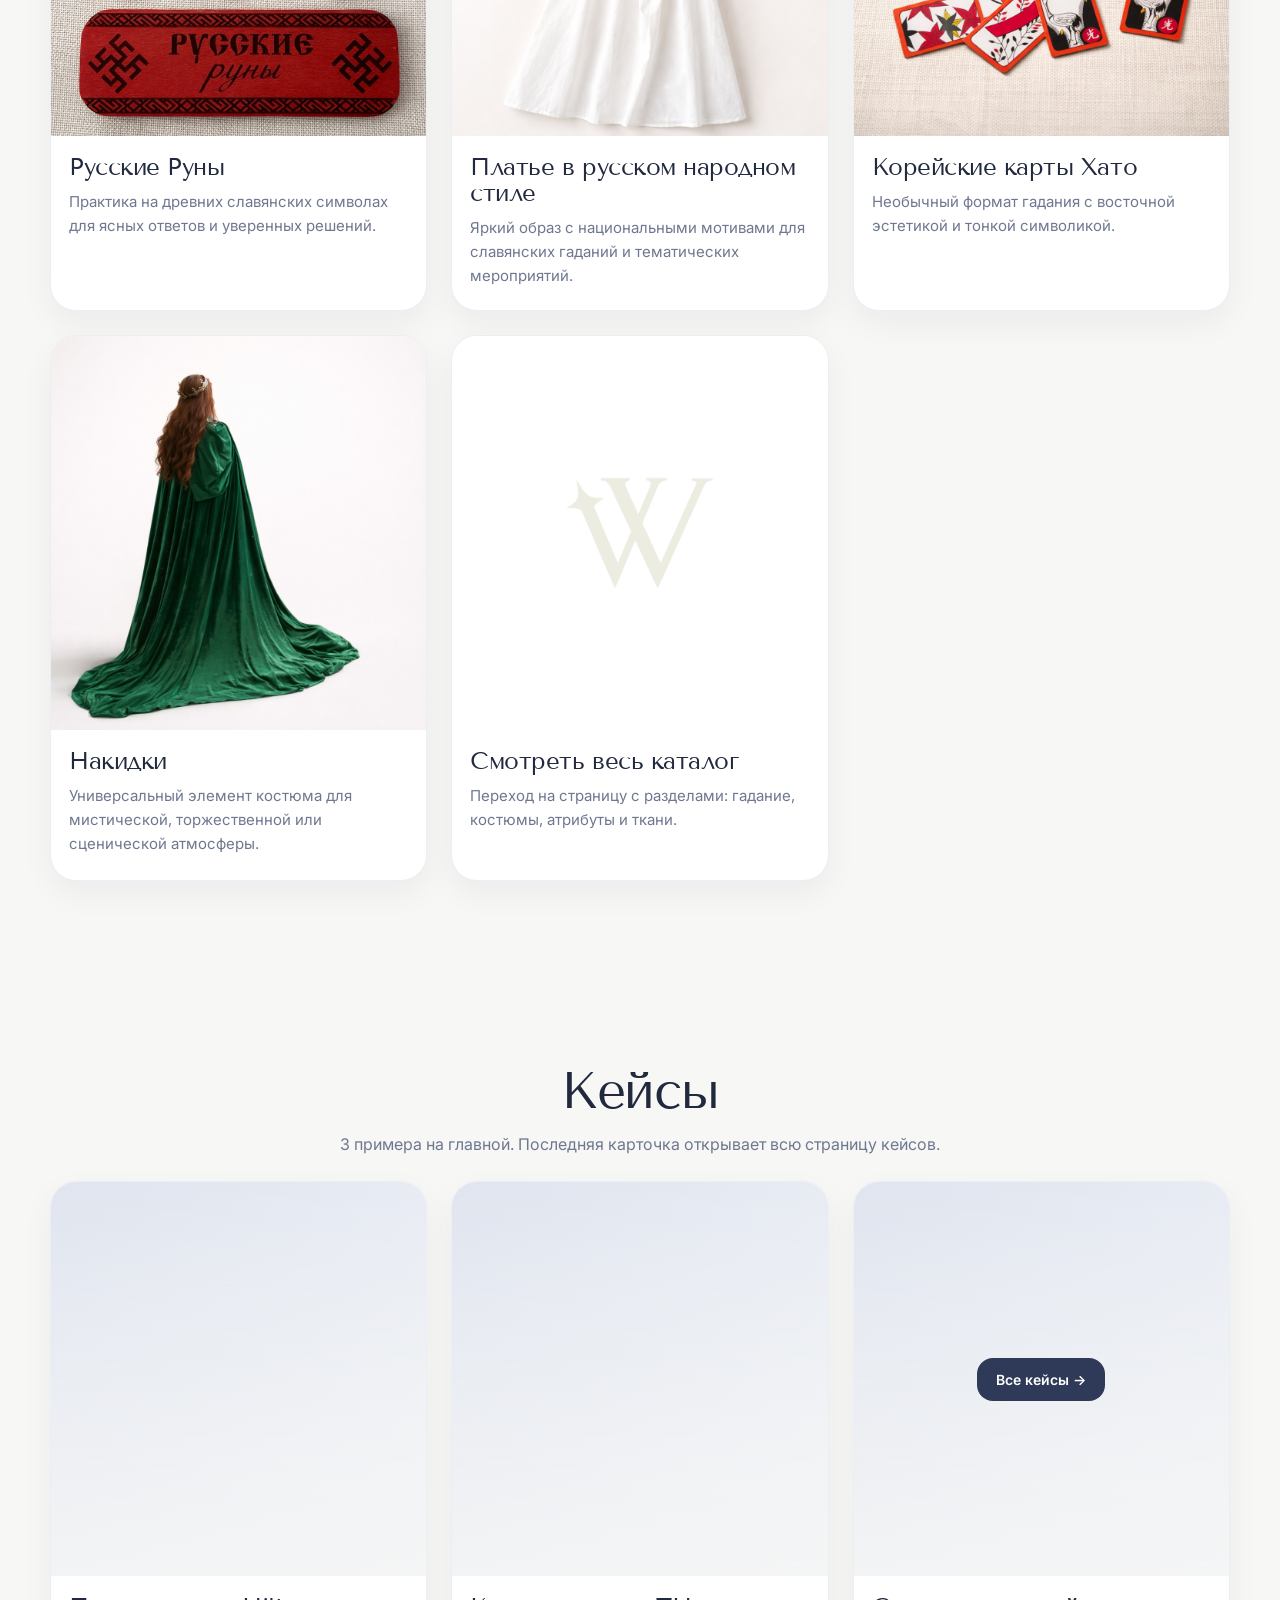
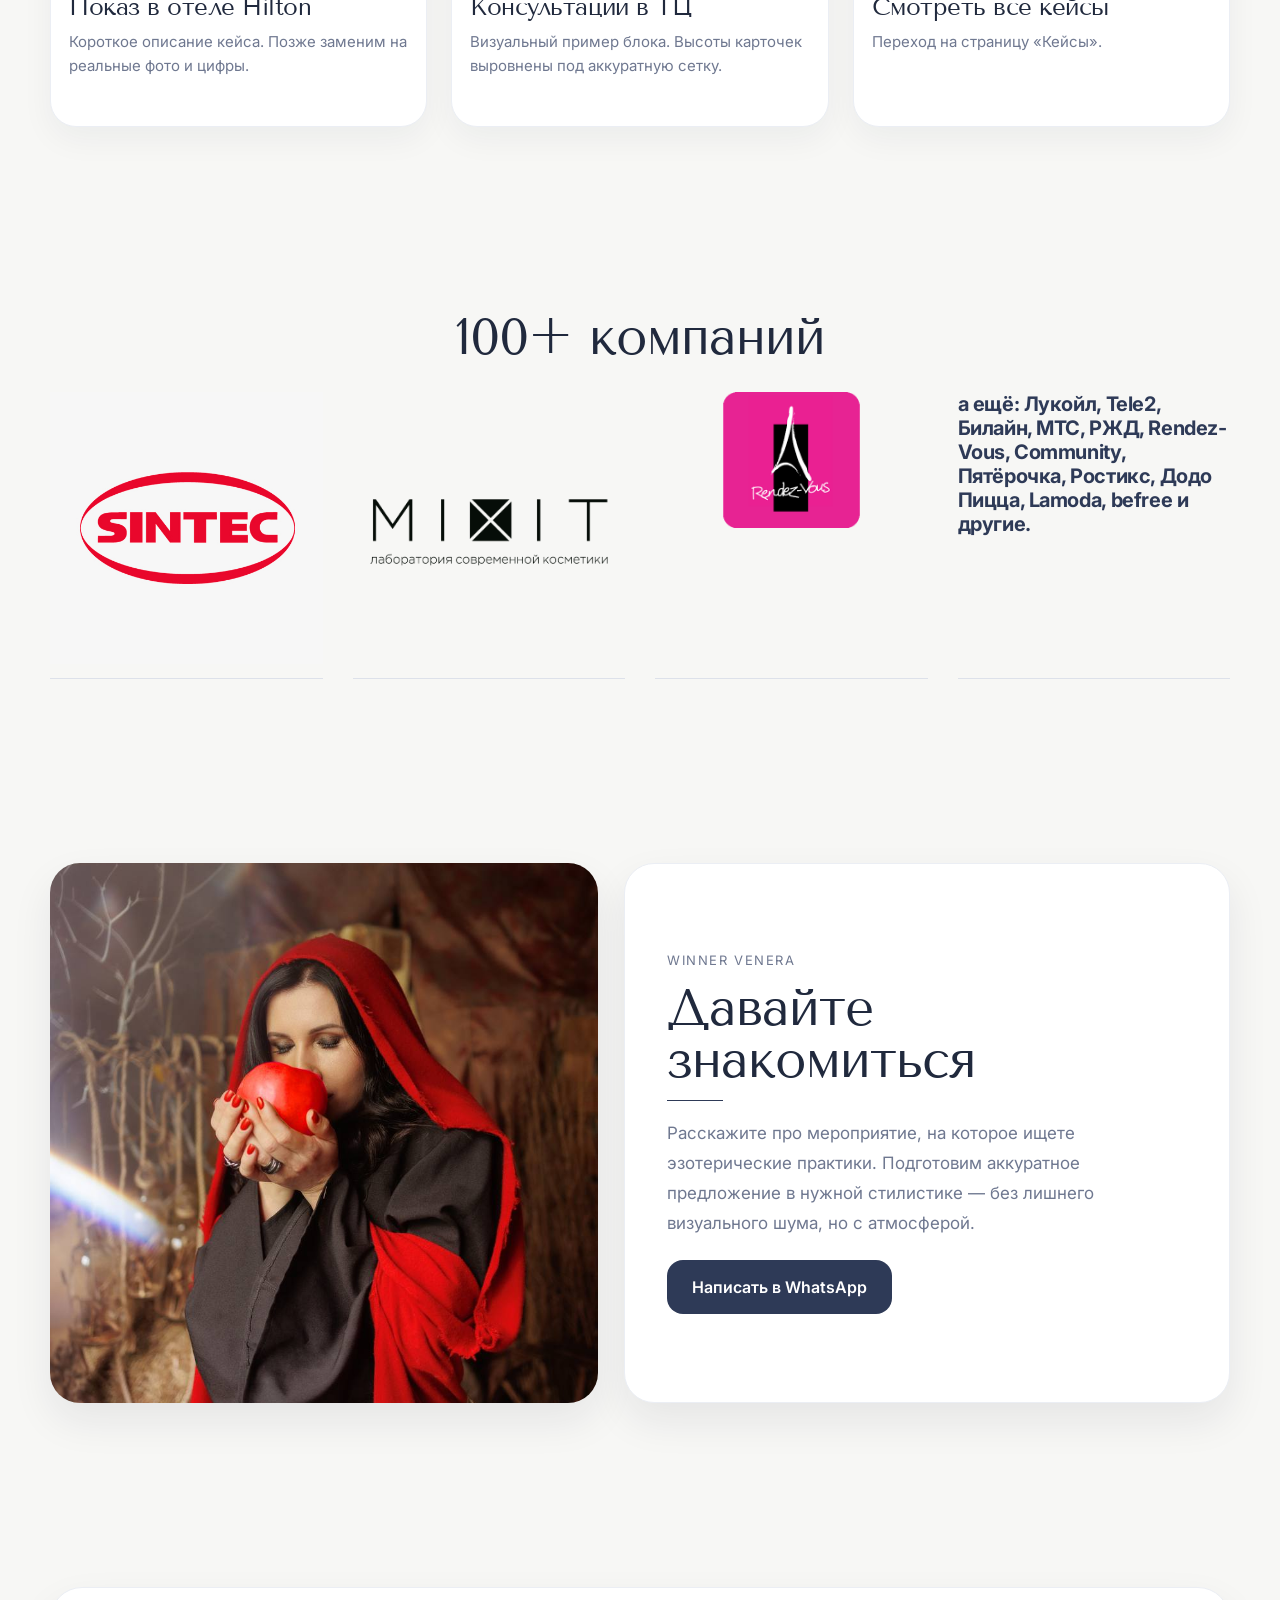
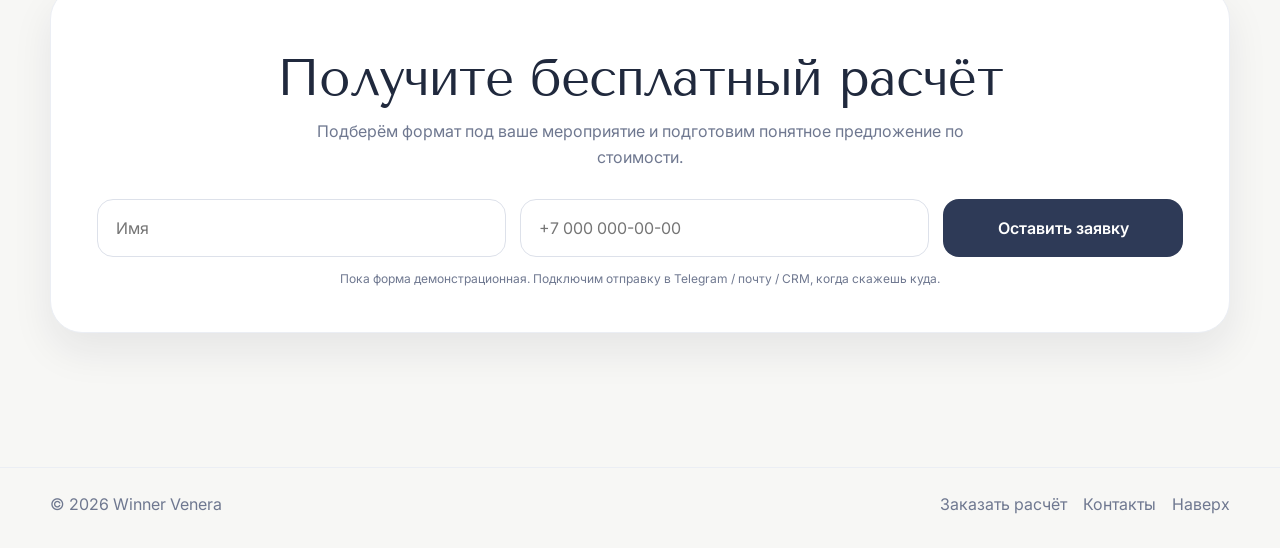
==== commit 3f50497b: "обновил проект" ====
--- a/index.html
+++ b/index.html
@@ -106,41 +106,39 @@
 
     <div class="grid mt-24">
       <article class="card">
-        <div class="card__media"></div>
-        <div class="card__body">
-          <h3 class="card__title">Гадание на картах</h3>
-          <p class="card__meta">Формат-заглушка для главной страницы. Фото и состав практики добавим позже.</p>
-        </div>
-      </article>
-
-      <article class="card">
-        <div class="card__media"></div>
-        <div class="card__body">
-          <h3 class="card__title">Костюмы и образы</h3>
-          <p class="card__meta">Подбор стилистики под ивент, пространство и атмосферу проекта.</p>
-        </div>
-      </article>
-
-      <article class="card">
-        <div class="card__media"></div>
-        <div class="card__body">
-          <h3 class="card__title">Атрибуты</h3>
-          <p class="card__meta">Детали, реквизит и визуальные элементы для красивой презентации практик.</p>
-        </div>
-      </article>
-
-      <article class="card">
-        <div class="card__media"></div>
-        <div class="card__body">
-          <h3 class="card__title">Ткани и декор</h3>
-          <p class="card__meta">Сборка визуального слоя, чтобы сайт и офлайн-подача ощущались цельно.</p>
+        <div class="card__media"><img src="assets/img/catalog/gading-runes-russian.png" alt="Русские Руны" style="width:100%;height:100%;object-fit:cover;"></div>
+        <div class="card__body">
+          <h3 class="card__title">Русские Руны</h3>
+          <p class="card__meta">Практика на древних славянских символах для ясных ответов и уверенных решений.</p>
+        </div>
+      </article>
+
+      <article class="card">
+        <div class="card__media"><img src="assets/img/catalog/costume-russian-dress.png" alt="Платье в русском народном стиле" style="width:100%;height:100%;object-fit:cover;"></div>
+        <div class="card__body">
+          <h3 class="card__title">Платье в русском народном стиле</h3>
+          <p class="card__meta">Яркий образ с национальными мотивами для славянских гаданий и тематических мероприятий.</p>
+        </div>
+      </article>
+
+      <article class="card">
+        <div class="card__media"><img src="assets/img/catalog/gading-hato.png" alt="Корейские карты Хато" style="width:100%;height:100%;object-fit:cover;"></div>
+        <div class="card__body">
+          <h3 class="card__title">Корейские карты Хато</h3>
+          <p class="card__meta">Необычный формат гадания с восточной эстетикой и тонкой символикой.</p>
+        </div>
+      </article>
+
+      <article class="card">
+        <div class="card__media"><img src="assets/img/catalog/costume-capes.png" alt="Накидки" style="width:100%;height:100%;object-fit:cover;"></div>
+        <div class="card__body">
+          <h3 class="card__title">Накидки</h3>
+          <p class="card__meta">Универсальный элемент костюма для мистической, торжественной или сценической атмосферы.</p>
         </div>
       </article>
 
       <a class="card card--link" href="catalog.html" aria-label="Открыть весь каталог">
-        <div class="card__media">
-          <div class="btn btn--navy btn--small">Весь каталог →</div>
-        </div>
+        <div class="card__media"><img src="assets/img/hero-bg.jpg" alt="Весь каталог Winner Venera" style="width:100%;height:100%;object-fit:cover;"></div>
         <div class="card__body">
           <h3 class="card__title">Смотреть весь каталог</h3>
           <p class="card__meta">Переход на страницу с разделами: гадание, костюмы, атрибуты и ткани.</p>
@@ -188,24 +186,12 @@
 <section class="section reveal" id="brands">
   <div class="container">
     <h2 class="logo-wall__title">100+ компаний</h2>
-    <p class="section__subtitle">Без пузырей и окружностей — сделали более спокойную стену брендов, как в референсах.</p>
 
     <div class="logo-wall">
-      <div class="logo-item">Синтек</div>
-      <div class="logo-item">Tele2</div>
-      <div class="logo-item">Билайн</div>
-      <div class="logo-item">МТС</div>
-      <div class="logo-item">Лукойл</div>
-      <div class="logo-item">РЖД</div>
-      <div class="logo-item">Rendez-Vous</div>
-      <div class="logo-item">Community</div>
-      <div class="logo-item">MIXIT</div>
-      <div class="logo-item">Пятёрочка</div>
-      <div class="logo-item">Ростикс</div>
-      <div class="logo-item">Додо Пицца</div>
-      <div class="logo-item">La Roche-Posay</div>
-      <div class="logo-item">Lamoda</div>
-      <div class="logo-item">befree</div>
+      <div class="logo-item logo-item--media"><img src="assets/img/logos/sintek.png" alt="Синтек"></div>
+      <div class="logo-item logo-item--media"><img src="assets/img/logos/mixit.png" alt="MIXIT"></div>
+      <div class="logo-item logo-item--media"><img src="assets/img/logos/lukoil.png" alt="Лукойл"></div>
+      <div class="logo-item logo-item--more">а ещё: Лукойл, Tele2, Билайн, МТС, РЖД, Rendez-Vous, Community, Пятёрочка, Ростикс, Додо Пицца, Lamoda, befree и другие.</div>
     </div>
   </div>
 </section>
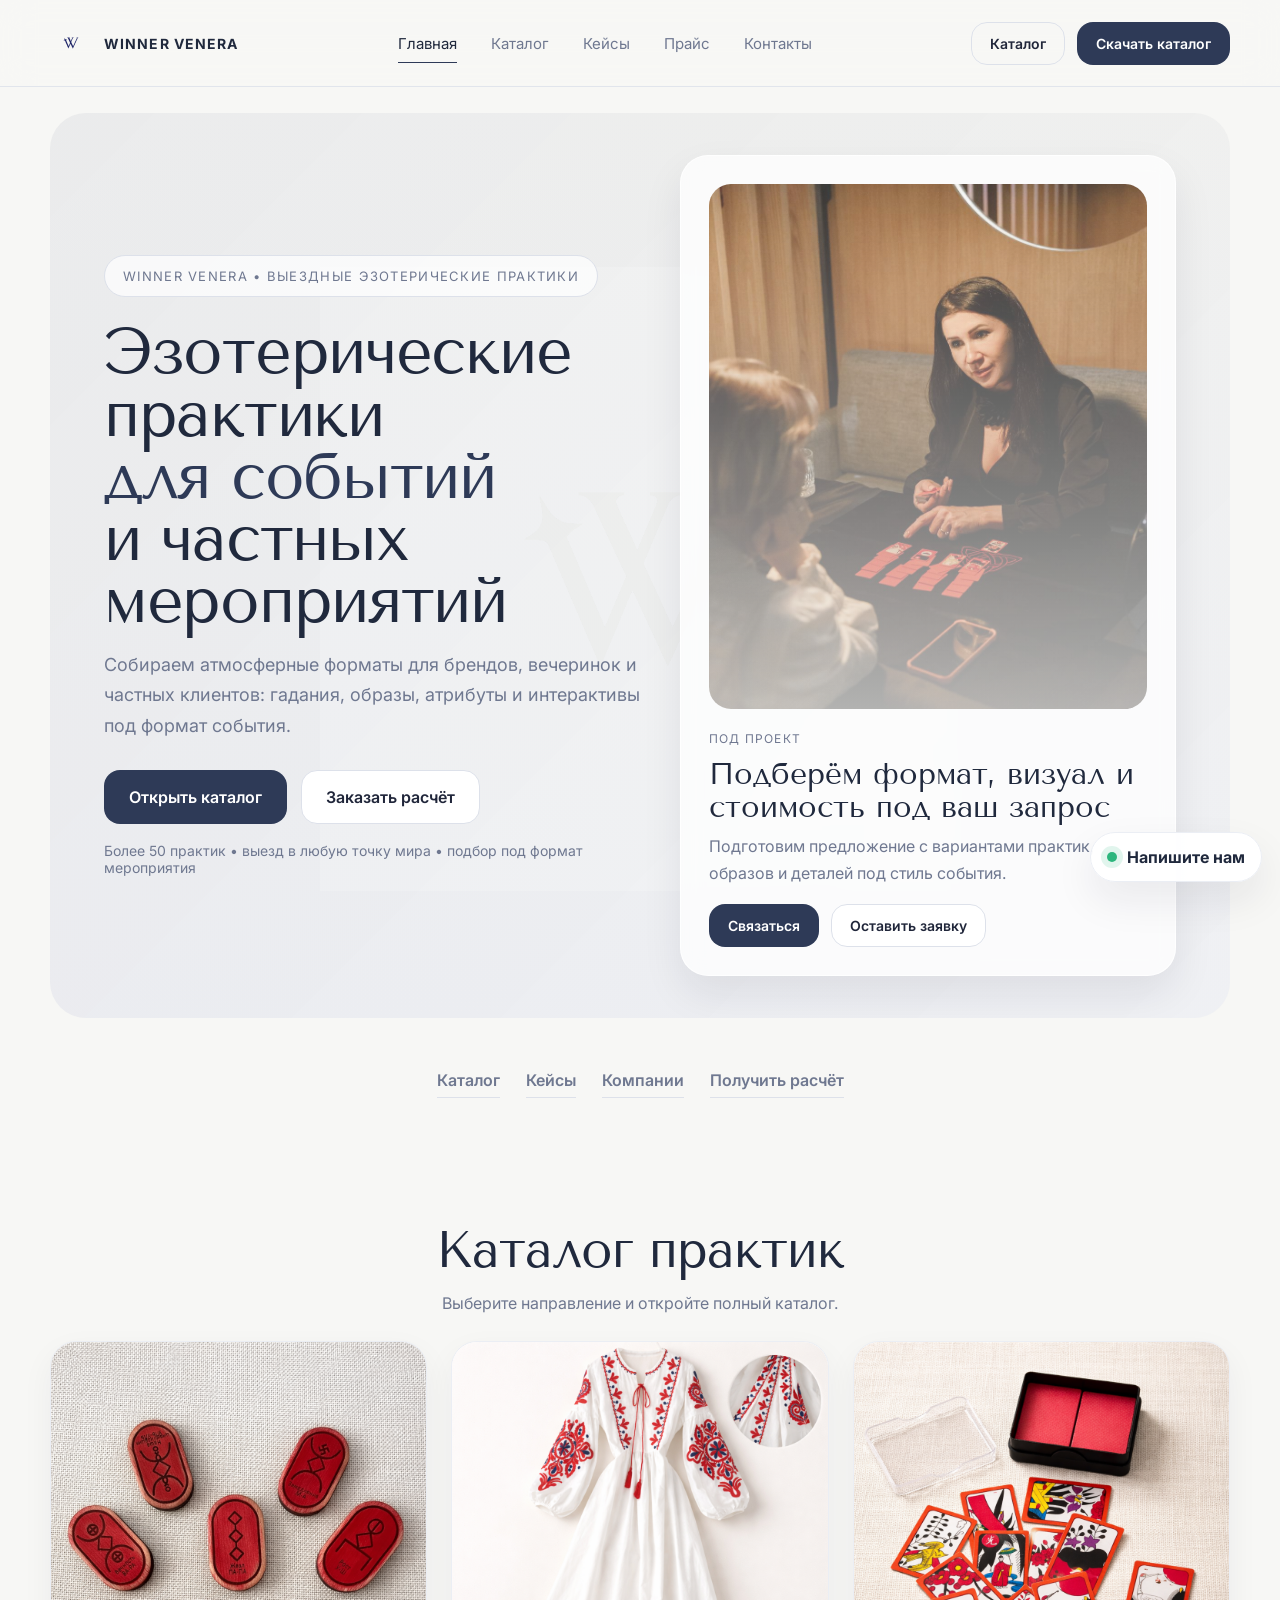
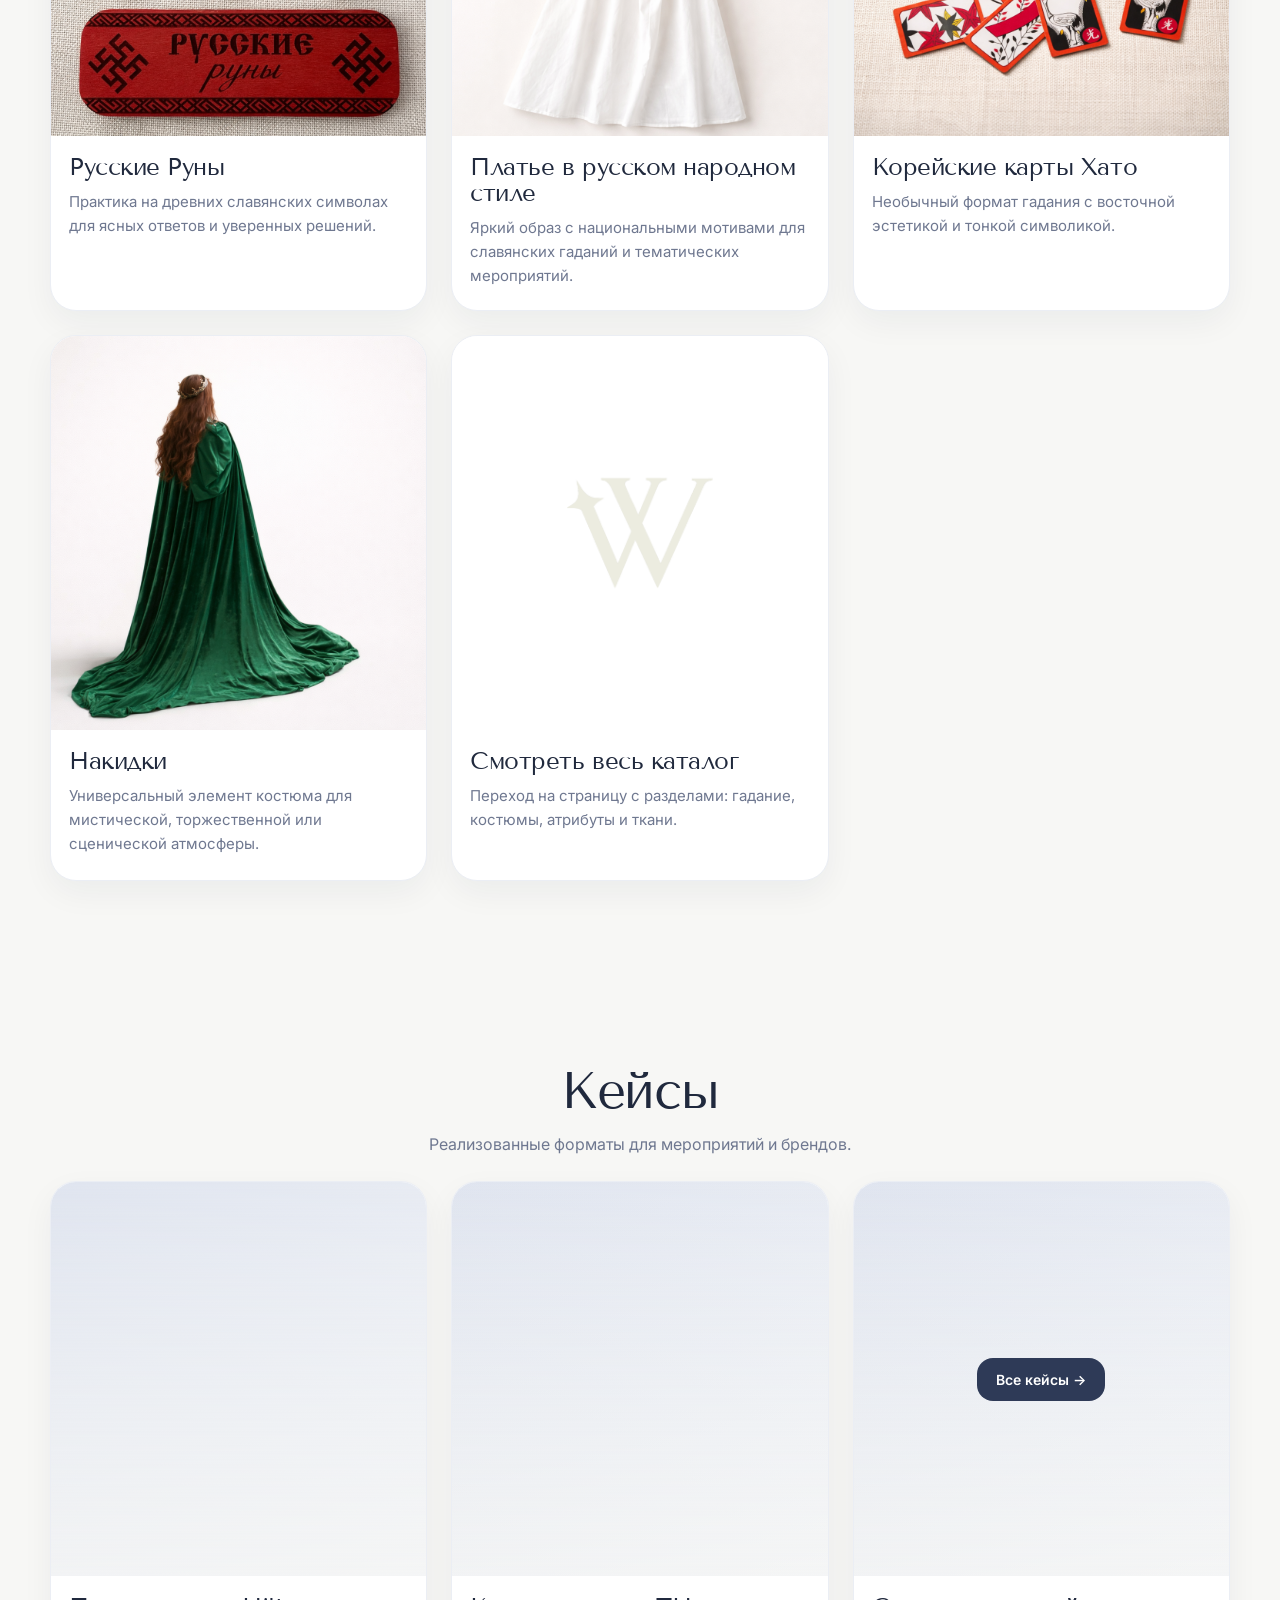
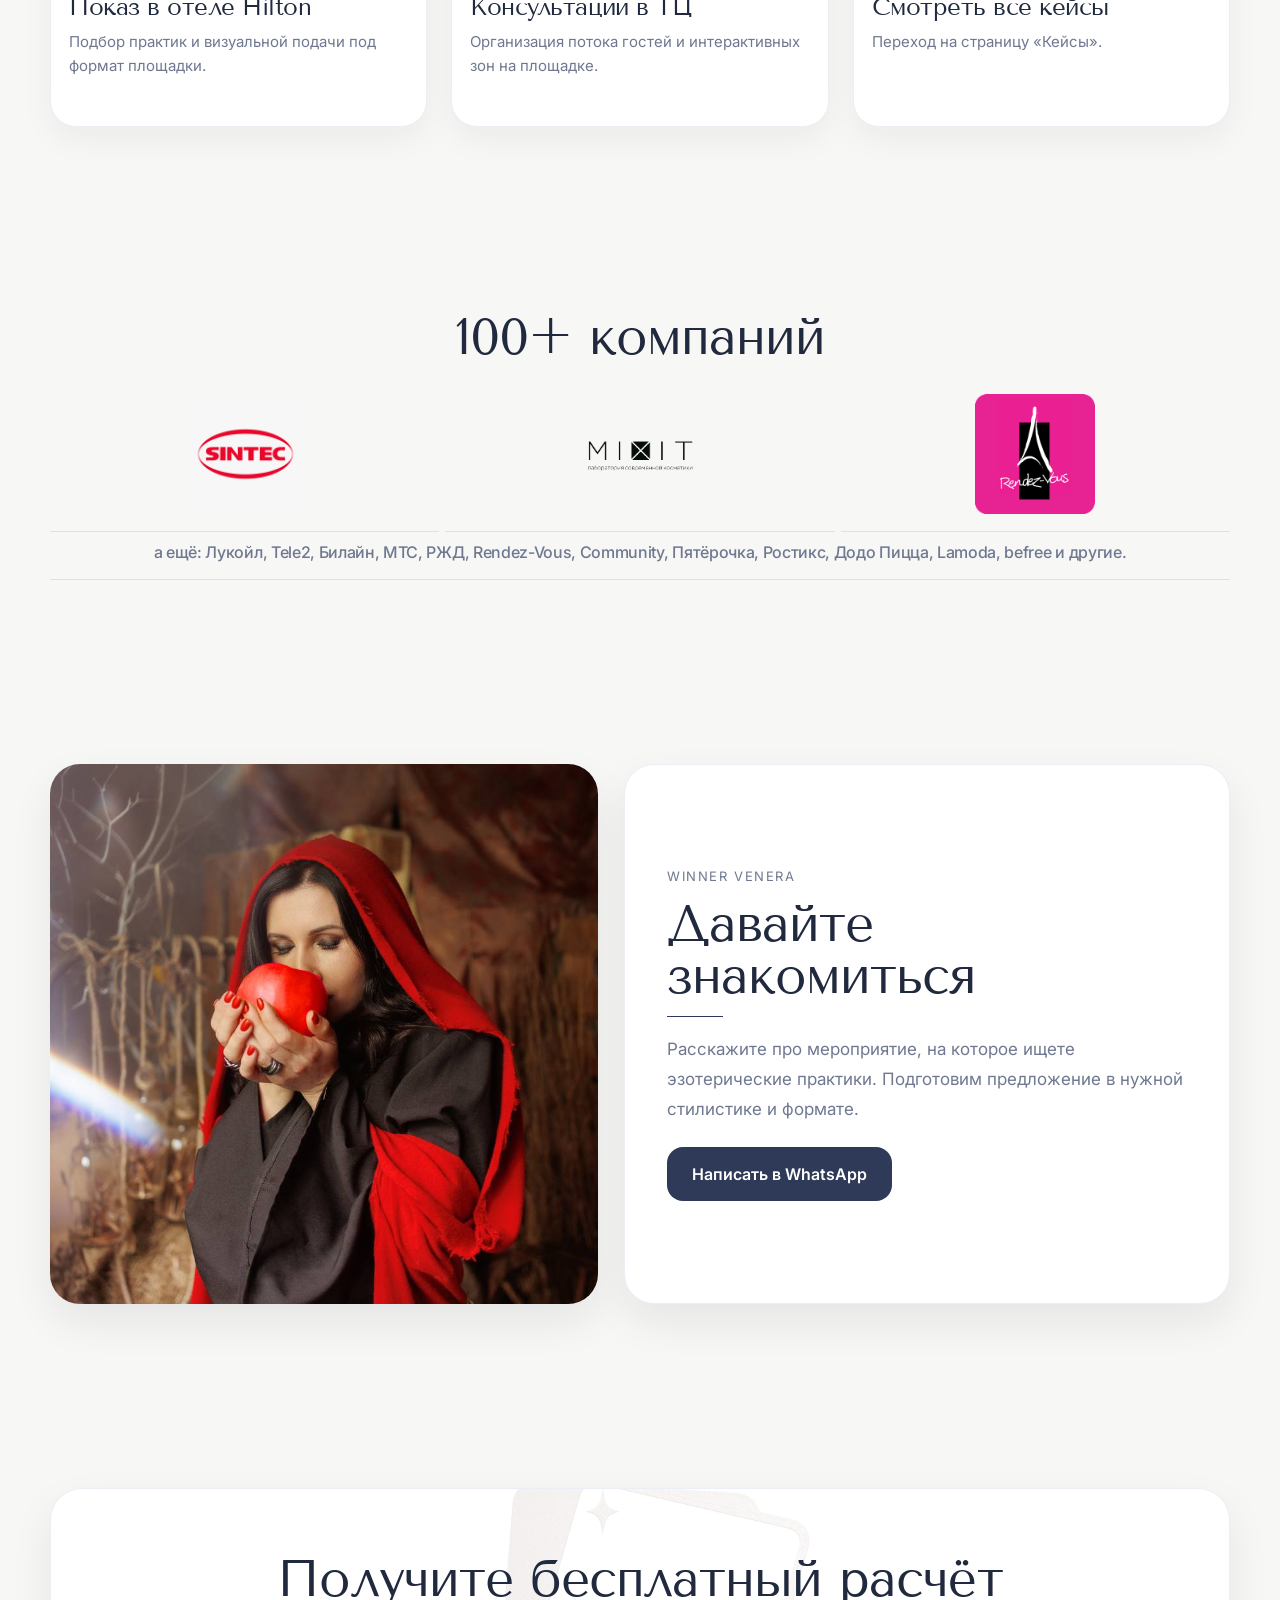
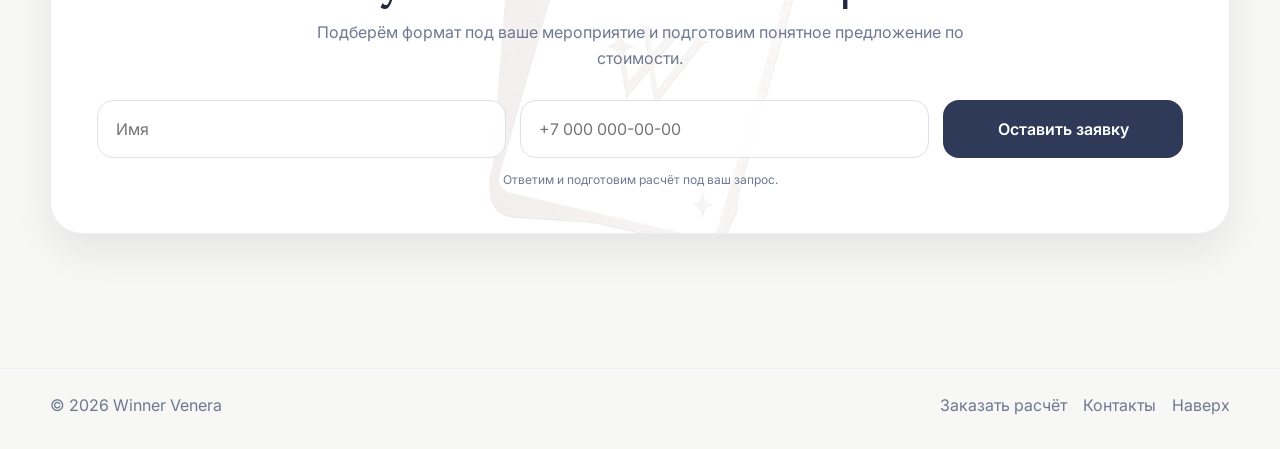
==== commit 2a9fa65d: "обновил проект" ====
--- a/index.html
+++ b/index.html
@@ -56,7 +56,7 @@
           <h1 class="hero__title">Эзотерические практики<br><span>для событий</span><br>и частных мероприятий</h1>
           <p class="hero__text">
             Собираем атмосферные форматы для брендов, вечеринок и частных клиентов:
-            гадания, образы, атрибуты и интерактивы в одном стиле — аккуратно, красиво и без ощущения «тильды».
+            гадания, образы, атрибуты и интерактивы под формат события.
           </p>
 
           <div class="hero-actions">
@@ -102,7 +102,7 @@
 <section class="section reveal" id="catalog-preview">
   <div class="container">
     <h2 class="section__title">Каталог практик</h2>
-    <p class="section__subtitle">5 примеров на главной. Последняя карточка ведёт на полный каталог.</p>
+    <p class="section__subtitle">Выберите направление и откройте полный каталог.</p>
 
     <div class="grid mt-24">
       <article class="card">
@@ -151,14 +151,14 @@
 <section class="section reveal" id="cases-preview">
   <div class="container">
     <h2 class="section__title">Кейсы</h2>
-    <p class="section__subtitle">3 примера на главной. Последняя карточка открывает всю страницу кейсов.</p>
+    <p class="section__subtitle">Реализованные форматы для мероприятий и брендов.</p>
 
     <div class="grid mt-24">
       <article class="card">
         <div class="card__media"></div>
         <div class="card__body">
           <h3 class="card__title">Показ в отеле Hilton</h3>
-          <p class="card__meta">Короткое описание кейса. Позже заменим на реальные фото и цифры.</p>
+          <p class="card__meta">Подбор практик и визуальной подачи под формат площадки.</p>
         </div>
       </article>
 
@@ -166,7 +166,7 @@
         <div class="card__media"></div>
         <div class="card__body">
           <h3 class="card__title">Консультации в ТЦ</h3>
-          <p class="card__meta">Визуальный пример блока. Высоты карточек выровнены под аккуратную сетку.</p>
+          <p class="card__meta">Организация потока гостей и интерактивных зон на площадке.</p>
         </div>
       </article>
 
@@ -207,7 +207,7 @@
         <div class="hr"></div>
         <p class="lead">
           Расскажите про мероприятие, на которое ищете эзотерические практики.
-          Подготовим аккуратное предложение в нужной стилистике — без лишнего визуального шума, но с атмосферой.
+          Подготовим предложение в нужной стилистике и формате.
         </p>
 
         <div class="panel__actions">
@@ -232,7 +232,7 @@
           <button class="btn btn--navy" type="submit">Оставить заявку</button>
         </form>
 
-        <div class="notice">Пока форма демонстрационная. Подключим отправку в Telegram / почту / CRM, когда скажешь куда.</div>
+        <div class="notice">Ответим и подготовим расчёт под ваш запрос.</div>
       </div>
     </div>
   </div>
--- a/assets/css/styles.css
+++ b/assets/css/styles.css
@@ -216,7 +216,7 @@
   content:"";
   position:absolute;
   inset:0;
-  background-image:url('assets/img/hero-bg.jpg');
+  background-image:url('../img/hero-bg.jpg');
   background-repeat:no-repeat;
   background-position:center 55%;
   background-size:min(640px, 62vw);
@@ -295,7 +295,7 @@
   aspect-ratio:4 / 4.8;
   background:
     linear-gradient(180deg, rgba(247,247,245,.2), rgba(247,247,245,.72)),
-    url('assets/img/about-photo.jpg') center/cover no-repeat;
+    url('../img/hero-project-photo.jpg') center/cover no-repeat;
 }
 .hero-card__content{
   padding-top:22px;
@@ -346,6 +346,43 @@
   background:var(--line);
 }
 .quick-links a:hover{color:var(--navy)}
+
+/* Catalog tabs */
+.switch{
+  display:grid;
+  grid-template-columns:repeat(4, minmax(0,1fr));
+  gap:10px;
+  padding:8px;
+  border-radius:20px;
+  background:rgba(255,255,255,.72);
+  border:1px solid var(--soft-line);
+}
+.switch button{
+  min-height:48px;
+  width:100%;
+  display:flex;
+  align-items:center;
+  justify-content:center;
+  text-align:center;
+  border:1px solid var(--line);
+  border-radius:14px;
+  background:#fff;
+  color:var(--muted);
+  font-weight:700;
+  line-height:1.2;
+  cursor:pointer;
+  transition:.18s ease;
+}
+.switch button:hover{
+  color:var(--navy-deep);
+  border-color:rgba(46,58,87,.28);
+}
+.switch button.is-active{
+  background:var(--navy);
+  border-color:var(--navy);
+  color:#fff;
+  box-shadow:0 10px 22px rgba(46,58,87,.24);
+}
 
 /* Cards */
 .grid{
@@ -403,13 +440,108 @@
   display:grid;
   place-items:center;
 }
+.catalog-card{
+  cursor:pointer;
+}
+.catalog-card:focus-visible{
+  outline:3px solid rgba(46,58,87,.22);
+  outline-offset:2px;
+}
+.catalog-card__media{
+  overflow:hidden;
+}
+.catalog-card__media img{
+  width:100%;
+  height:100%;
+  object-fit:cover;
+  transition:transform .24s ease;
+}
+.catalog-card:hover .catalog-card__media img{
+  transform:scale(1.04);
+}
+
+/* Catalog modal */
+body.is-modal-open{
+  overflow:hidden;
+}
+.catalog-modal{
+  position:fixed;
+  inset:0;
+  z-index:120;
+  display:grid;
+  place-items:center;
+  padding:24px;
+}
+.catalog-modal[hidden]{
+  display:none;
+}
+.catalog-modal__backdrop{
+  position:absolute;
+  inset:0;
+  background:rgba(19,25,40,.58);
+}
+.catalog-modal__dialog{
+  position:relative;
+  z-index:1;
+  width:min(880px, 100%);
+  max-height:min(88vh, 900px);
+  overflow:auto;
+  background:#fff;
+  border:1px solid var(--soft-line);
+  border-radius:24px;
+  box-shadow:0 26px 60px rgba(10,17,31,.3);
+  display:grid;
+  grid-template-columns:minmax(0, .95fr) minmax(0, 1.05fr);
+}
+.catalog-modal__close{
+  position:absolute;
+  top:12px;
+  right:12px;
+  width:40px;
+  height:40px;
+  border-radius:12px;
+  border:1px solid var(--line);
+  background:#fff;
+  color:var(--ink);
+  font-size:20px;
+  cursor:pointer;
+}
+.catalog-modal__media{
+  min-height:320px;
+}
+.catalog-modal__media img{
+  width:100%;
+  height:100%;
+  object-fit:cover;
+}
+.catalog-modal__content{
+  padding:30px 28px 28px;
+}
+.catalog-modal__title{
+  margin:0;
+  font-size:34px;
+  line-height:1.05;
+  color:var(--navy-deep);
+}
+.catalog-modal__text{
+  margin:16px 0 0;
+  color:var(--muted);
+  line-height:1.75;
+  font-size:16px;
+}
+.catalog-modal__actions{
+  margin-top:24px;
+  display:flex;
+  flex-wrap:wrap;
+  gap:10px;
+}
 
 /* companies */
 .logo-wall{
   margin-top:28px;
   display:grid;
-  grid-template-columns:repeat(4, minmax(0,1fr));
-  gap:14px 30px;
+  grid-template-columns:repeat(3, minmax(0,1fr));
+  gap:8px 6px;
 }
 .logo-item{
   padding:0 0 14px;
@@ -418,6 +550,28 @@
   font-size:20px;
   font-weight:700;
   letter-spacing:-.02em;
+}
+.logo-item--media{
+  min-height:140px;
+  display:flex;
+  align-items:center;
+  justify-content:center;
+  text-align:center;
+}
+.logo-item--media img{
+  max-width:440px;
+  max-height:120px;
+  width:auto;
+  height:auto;
+  object-fit:contain;
+}
+.logo-item--more{
+  grid-column:1 / -1;
+  color:var(--muted);
+  font-size:16px;
+  font-weight:500;
+  line-height:1.6;
+  text-align:center;
 }
 .logo-wall__title{
   margin:0;
@@ -485,7 +639,7 @@
 .form__bg{
   position:absolute;
   inset:0;
-  background:url('assets/img/form-bg.jpg') center/520px no-repeat;
+  background:url('../img/form-bg.jpg') center/520px no-repeat;
   opacity:.12;
   pointer-events:none;
 }
@@ -650,55 +804,104 @@
 }
 
 /* Responsive */
+@media (max-width: 1200px){
+  .container{width:min(var(--container), calc(100% - 40px))}
+}
 @media (max-width: 1080px){
-  .hero-grid{grid-template-columns:1fr; padding:34px 28px 32px;}
+  .section{padding:78px 0}
+  .hero-grid{grid-template-columns:1fr; padding:34px 30px 34px; gap:24px}
   .hero-shell{min-height:auto}
-  .hero-card{max-width:100%}
+  .hero-copy{max-width:100%}
+  .hero__title{font-size:clamp(46px, 7vw, 70px)}
+  .hero-card{max-width:680px; margin:0 auto}
   .split{grid-template-columns:1fr}
-  .logo-wall{grid-template-columns:repeat(3, minmax(0,1fr))}
+  .logo-wall{grid-template-columns:repeat(3, minmax(0,1fr)); gap:10px}
   .form__row{grid-template-columns:1fr 1fr}
   .form__row .btn{grid-column:1 / -1}
 }
 @media (max-width: 860px){
-  .nav{grid-template-columns:auto auto; min-height:76px;}
+  .section{padding:70px 0}
+  .nav{grid-template-columns:auto 1fr auto; min-height:76px;}
   .menu{display:none}
   .nav__cta .btn--ghost{display:none}
+  .nav__cta{justify-self:end; margin-left:auto}
   .burger{display:block}
   .mobile-panel{display:block}
   .brand__name{display:none}
-  .hero__title{font-size:46px}
-  .section{padding:72px 0}
+  .mobile-panel{padding-bottom:14px}
+  .mobile-panel a{padding:13px 10px}
+  .hero-grid{padding:28px 24px}
+  .hero__title{font-size:44px}
+  .hero__text{font-size:17px}
+  .hero-card{width:min(100%, 640px)}
+  .hero-card__title{font-size:28px}
+  .quick-links{gap:12px 18px}
   .card{grid-column:span 6}
+  .card__title{font-size:22px}
+  .card__meta{font-size:15px}
+  .btn{padding:14px 20px}
   .logo-wall{grid-template-columns:repeat(2, minmax(0,1fr))}
+  .logo-item--media{min-height:120px}
+  .logo-item--media img{max-width:320px; max-height:90px}
+  .form__inner{padding:44px 26px 30px}
 }
 @media (max-width: 620px){
-  .container{width:min(var(--container), calc(100% - 20px))}
+  .container{width:min(var(--container), calc(100% - 18px))}
   .nav{gap:10px}
   .nav__cta{gap:8px}
   .nav__cta .btn--navy{display:none}
   .hero{padding-top:14px}
   .hero-shell{border-radius:26px}
-  .hero-grid{padding:22px 18px 20px; gap:18px}
+  .hero-grid{padding:20px 16px 18px; gap:16px}
   .hero-kicker{font-size:11px; padding:10px 14px}
-  .hero__title{margin:16px 0 14px; font-size:36px}
-  .hero__text{font-size:16px}
+  .hero__title{margin:14px 0 12px; font-size:34px}
+  .hero__text{font-size:15px; line-height:1.62}
   .hero-actions{flex-direction:column}
-  .hero-actions .btn{width:100%}
+  .hero-actions .btn{width:100%; min-height:52px}
   .hero-card{padding:16px; border-radius:22px}
+  .hero-card__art{aspect-ratio:4 / 4.3}
   .hero-card__title{font-size:24px}
-  .section{padding:58px 0}
-  .section__title,.logo-wall__title,.form__title,.h2{font-size:34px}
+  .section{padding:54px 0}
+  .section__title,.logo-wall__title,.form__title,.h2{font-size:32px}
+  .section__subtitle{font-size:15px}
   .quick-links{gap:14px 22px}
   .grid{gap:16px}
   .card{grid-column:span 12; border-radius:22px}
+  .card__title{font-size:21px}
+  .card__meta{font-size:14px; line-height:1.55}
   .card__body{min-height:unset}
   .logo-wall{grid-template-columns:1fr}
   .logo-item{font-size:18px}
+  .logo-item--media{min-height:106px}
+  .logo-item--media img{max-width:280px; max-height:82px}
+  .logo-item--more{font-size:15px; line-height:1.5}
   .panel{padding:26px 20px; border-radius:24px}
   .photo{min-height:360px; border-radius:24px}
   .form{border-radius:24px}
-  .form__inner{padding:34px 18px 22px}
+  .form__inner{padding:32px 16px 20px}
   .form__row{grid-template-columns:1fr}
+  .input{height:54px}
   .switch{grid-template-columns:1fr}
-  .chat-widget{right:12px; bottom:12px}
-}
+  .switch button{min-height:44px}
+  .catalog-modal{padding:10px}
+  .catalog-modal__dialog{grid-template-columns:1fr; border-radius:20px}
+  .catalog-modal__media{min-height:220px}
+  .catalog-modal__content{padding:18px 16px 16px}
+  .catalog-modal__title{font-size:28px}
+  .catalog-modal__actions .btn{width:100%}
+  .chat-widget{right:12px; bottom:calc(12px + env(safe-area-inset-bottom))}
+}
+@media (max-width: 430px){
+  .header{backdrop-filter:blur(10px)}
+  .hero-shell{border-radius:22px}
+  .hero-grid{padding:18px 14px 16px}
+  .hero__title{font-size:31px}
+  .hero-card{padding:14px; border-radius:18px}
+  .hero-card__title{font-size:22px}
+  .section{padding:48px 0}
+  .section__title,.logo-wall__title,.form__title,.h2{font-size:29px}
+  .btn{padding:13px 16px; border-radius:14px}
+  .form__inner{padding:28px 14px 18px}
+  .chat-bubble{padding:12px 14px}
+  .chat-bubble__text{font-size:14px}
+}
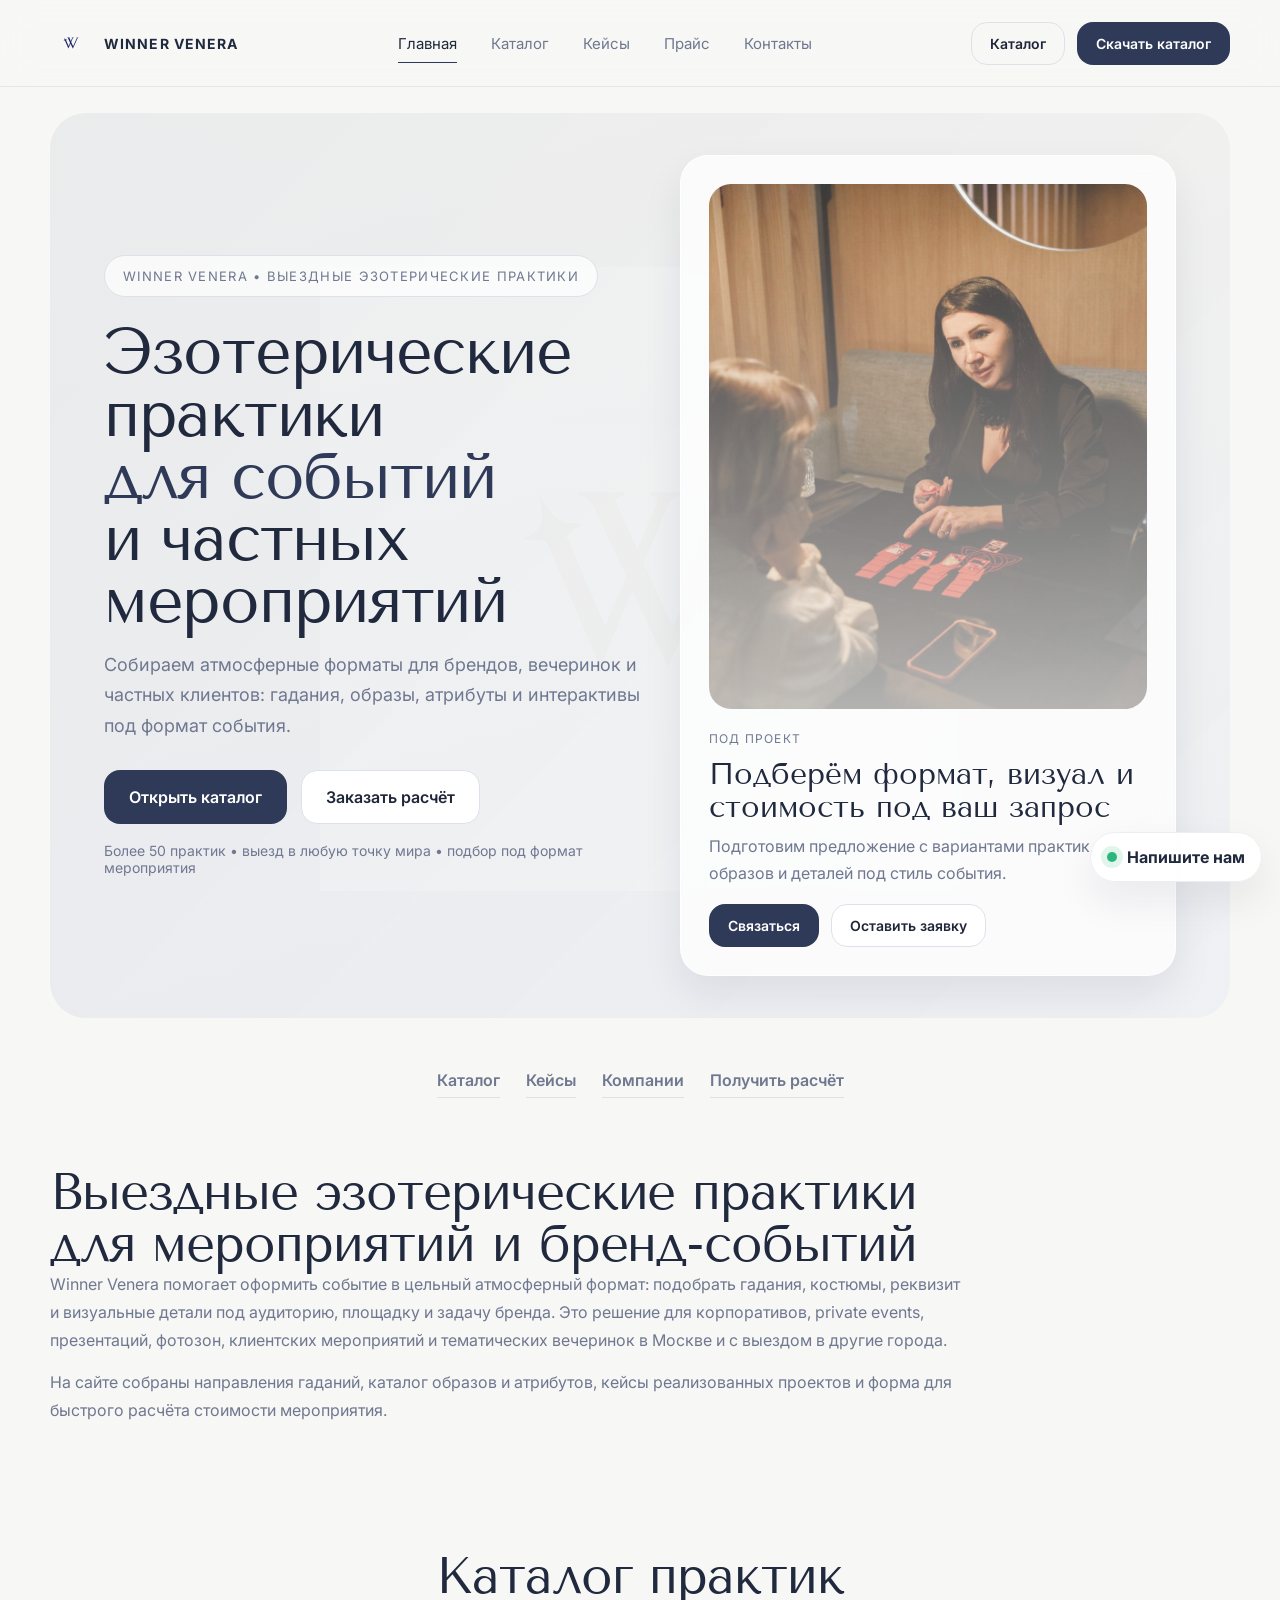
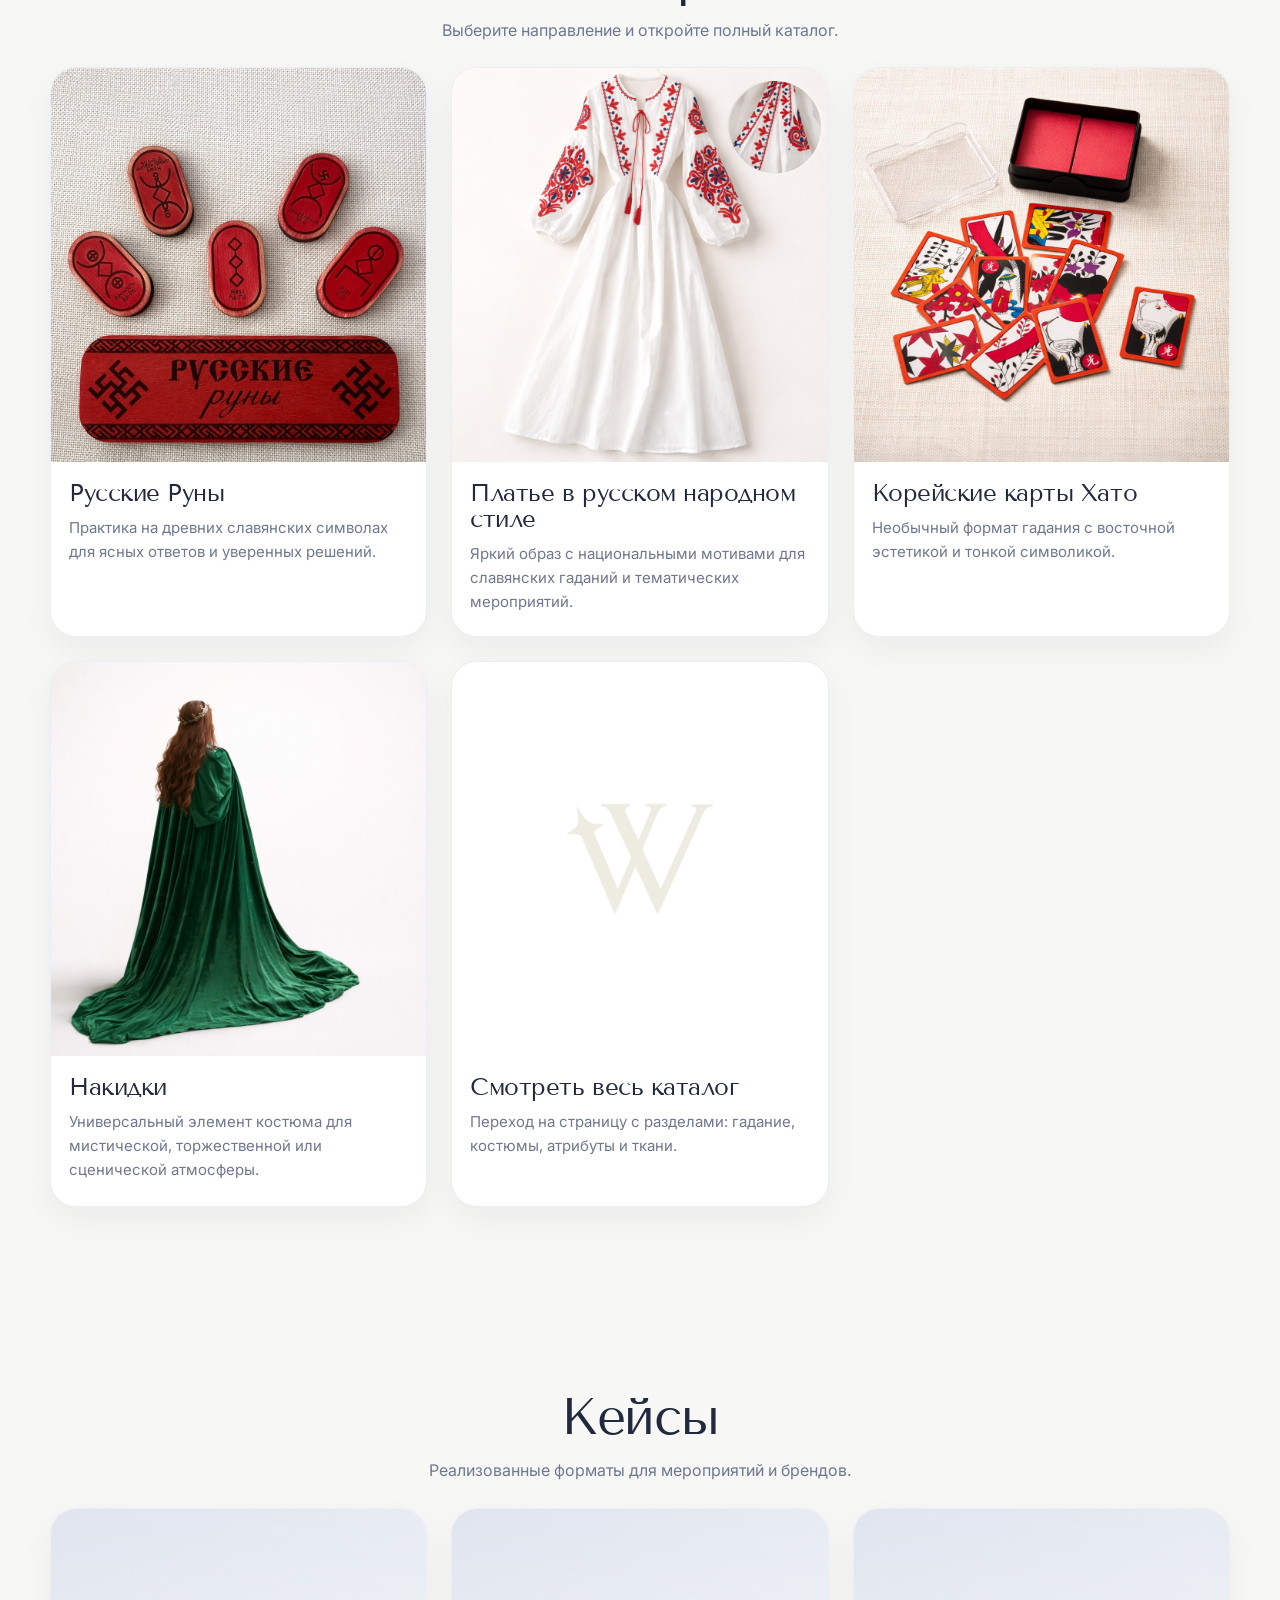
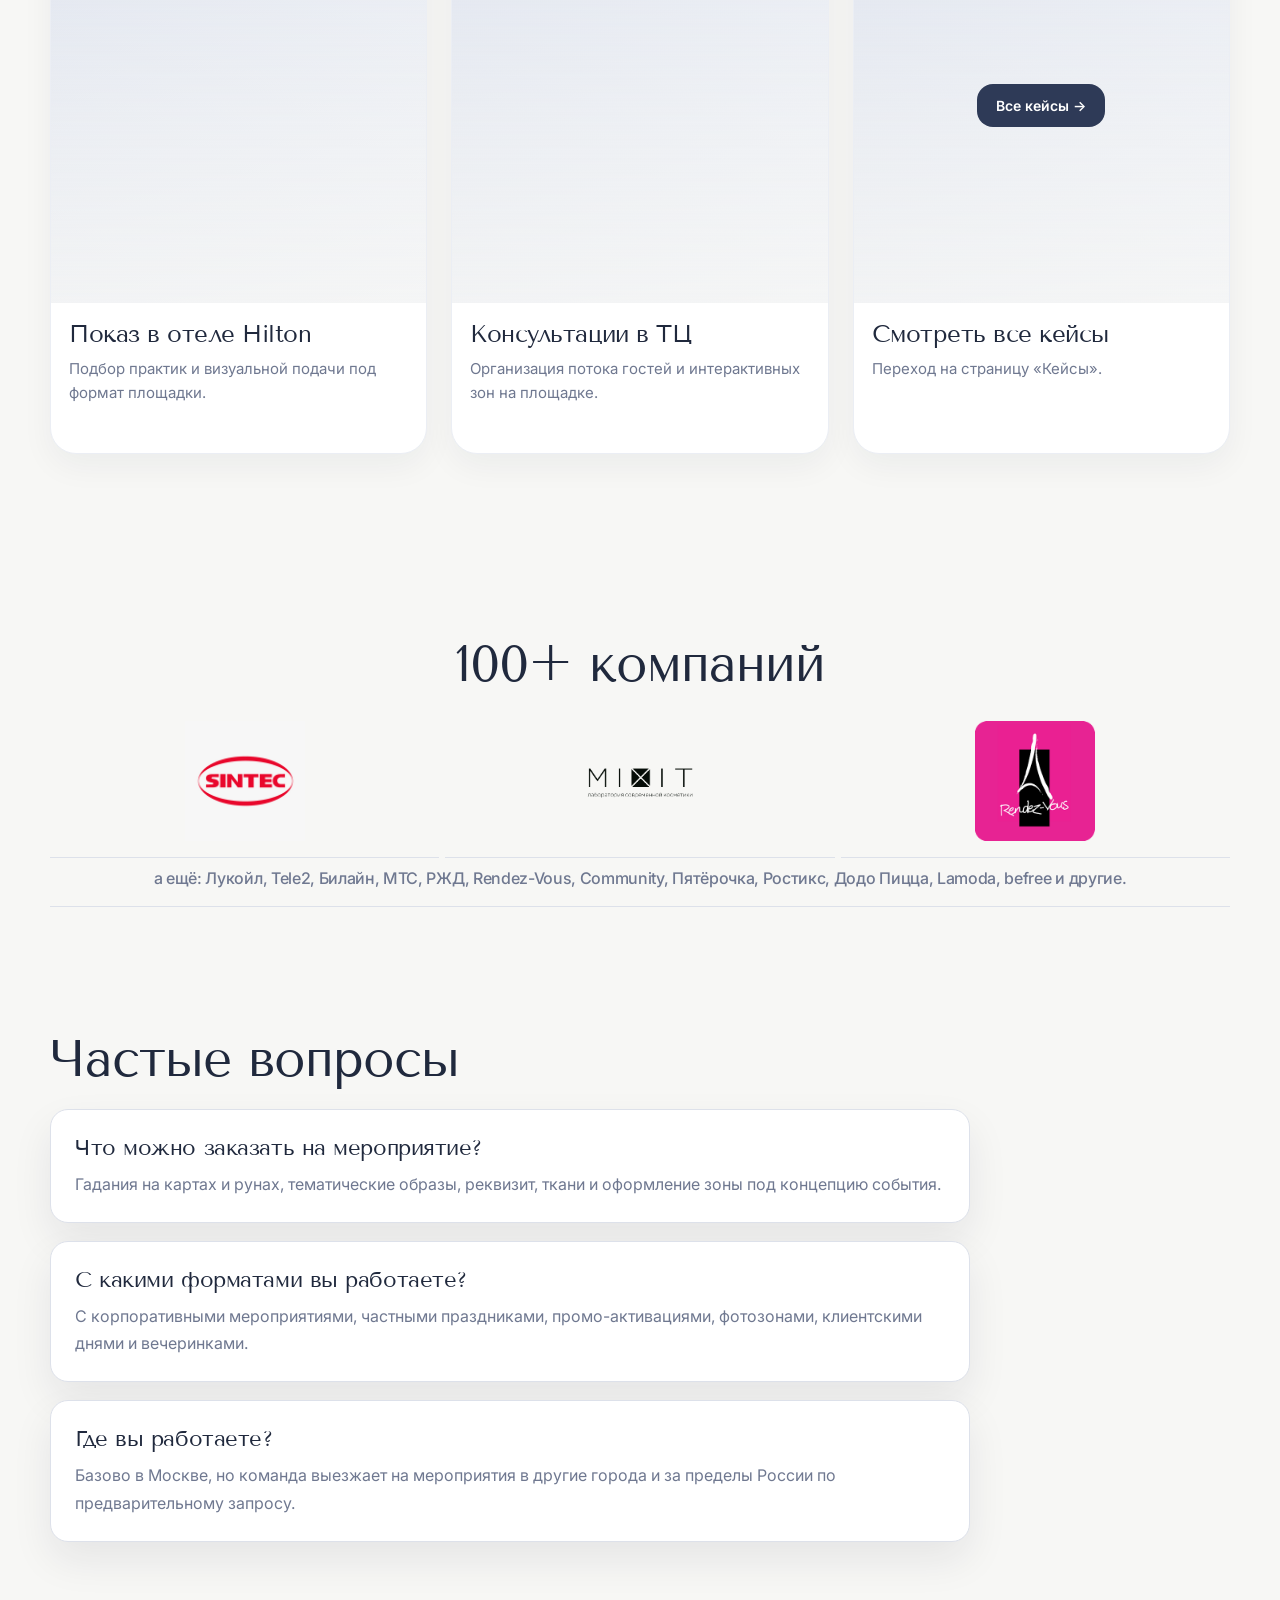
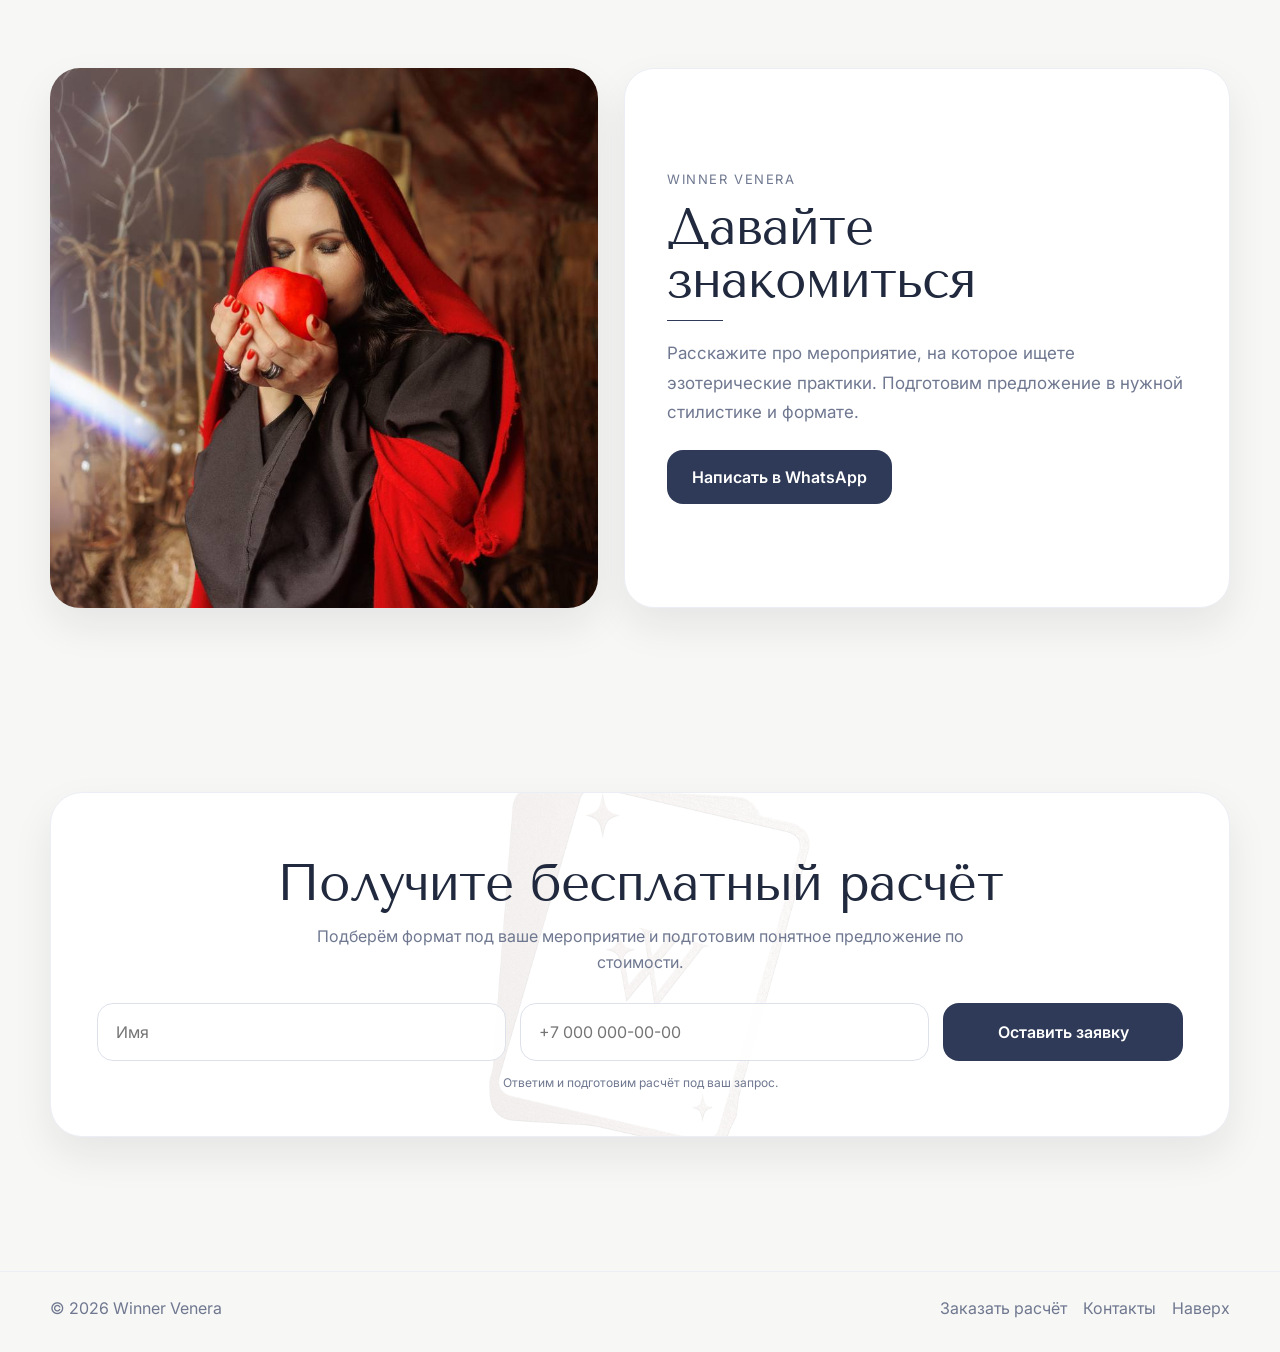
==== commit 6b32e753: "обновил проект" ====
--- a/index.html
+++ b/index.html
@@ -3,10 +3,51 @@
 <head>
   <meta charset="utf-8" />
   <meta name="viewport" content="width=device-width, initial-scale=1" />
-  <title>Winner Venera — Главная</title>
+  <title>Эзотерические практики для мероприятий в Москве | Winner Venera</title>
+  <meta name="description" content="Winner Venera организует эзотерические практики для мероприятий, корпоративов, private events и бренд-активаций: гадания, тематические образы, реквизит и оформление под формат события." />
+  <meta name="robots" content="index,follow,max-image-preview:large" />
+  <meta name="theme-color" content="#2e3a57" />
+  <meta property="og:type" content="website" />
+  <meta property="og:locale" content="ru_RU" />
+  <meta property="og:site_name" content="Winner Venera" />
+  <meta property="og:title" content="Эзотерические практики для мероприятий в Москве | Winner Venera" />
+  <meta property="og:description" content="Гадания, тематические образы, реквизит и выездные эзотерические практики для брендов, вечеринок и частных мероприятий." />
   <link rel="stylesheet" href="assets/css/styles.css" />
+  <script type="application/ld+json">
+    {
+      "@context": "https://schema.org",
+      "@type": "FAQPage",
+      "mainEntity": [
+        {
+          "@type": "Question",
+          "name": "Какие эзотерические практики можно заказать на мероприятие?",
+          "acceptedAnswer": {
+            "@type": "Answer",
+            "text": "Для мероприятий доступны гадания на картах и рунах, тематические образы, реквизит, ткани и оформление зоны под стилистику события."
+          }
+        },
+        {
+          "@type": "Question",
+          "name": "Для каких мероприятий подходит формат Winner Venera?",
+          "acceptedAnswer": {
+            "@type": "Answer",
+            "text": "Формат подходит для корпоративных мероприятий, частных праздников, бренд-активаций, фотозон, клиентских дней и событий с интерактивной программой."
+          }
+        },
+        {
+          "@type": "Question",
+          "name": "Можно ли заказать выездной формат не только в Москве?",
+          "acceptedAnswer": {
+            "@type": "Answer",
+            "text": "Да, команда работает в Москве и выезжает на мероприятия в другие города и страны по запросу клиента."
+          }
+        }
+      ]
+    }
+  </script>
 </head>
 <body>
+<a class="skip-link" href="#main-content">Перейти к содержимому</a>
 <header class="header">
   <div class="container">
     <div class="nav">
@@ -46,7 +87,7 @@
   </div>
 </header>
 
-<main>
+<main id="main-content">
 <section class="hero reveal" id="top">
   <div class="container">
     <div class="hero-shell">
@@ -99,6 +140,21 @@
   </div>
 </section>
 
+<section class="section section--tight reveal" aria-labelledby="seo-intro-title">
+  <div class="container">
+    <div class="seo-copy">
+      <h2 class="section__title section__title--left" id="seo-intro-title">Выездные эзотерические практики для мероприятий и бренд-событий</h2>
+      <p class="seo-copy__text">
+        Winner Venera помогает оформить событие в цельный атмосферный формат: подобрать гадания, костюмы, реквизит и визуальные детали под аудиторию, площадку и задачу бренда.
+        Это решение для корпоративов, private events, презентаций, фотозон, клиентских мероприятий и тематических вечеринок в Москве и с выездом в другие города.
+      </p>
+      <p class="seo-copy__text">
+        На сайте собраны направления гаданий, каталог образов и атрибутов, кейсы реализованных проектов и форма для быстрого расчёта стоимости мероприятия.
+      </p>
+    </div>
+  </div>
+</section>
+
 <section class="section reveal" id="catalog-preview">
   <div class="container">
     <h2 class="section__title">Каталог практик</h2>
@@ -106,7 +162,7 @@
 
     <div class="grid mt-24">
       <article class="card">
-        <div class="card__media"><img src="assets/img/catalog/gading-runes-russian.png" alt="Русские Руны" style="width:100%;height:100%;object-fit:cover;"></div>
+        <div class="card__media"><img src="assets/img/catalog/gading-runes-russian.png" alt="Русские Руны" loading="lazy" style="width:100%;height:100%;object-fit:cover;"></div>
         <div class="card__body">
           <h3 class="card__title">Русские Руны</h3>
           <p class="card__meta">Практика на древних славянских символах для ясных ответов и уверенных решений.</p>
@@ -114,7 +170,7 @@
       </article>
 
       <article class="card">
-        <div class="card__media"><img src="assets/img/catalog/costume-russian-dress.png" alt="Платье в русском народном стиле" style="width:100%;height:100%;object-fit:cover;"></div>
+        <div class="card__media"><img src="assets/img/catalog/costume-russian-dress.png" alt="Платье в русском народном стиле" loading="lazy" style="width:100%;height:100%;object-fit:cover;"></div>
         <div class="card__body">
           <h3 class="card__title">Платье в русском народном стиле</h3>
           <p class="card__meta">Яркий образ с национальными мотивами для славянских гаданий и тематических мероприятий.</p>
@@ -122,7 +178,7 @@
       </article>
 
       <article class="card">
-        <div class="card__media"><img src="assets/img/catalog/gading-hato.png" alt="Корейские карты Хато" style="width:100%;height:100%;object-fit:cover;"></div>
+        <div class="card__media"><img src="assets/img/catalog/gading-hato.png" alt="Корейские карты Хато" loading="lazy" style="width:100%;height:100%;object-fit:cover;"></div>
         <div class="card__body">
           <h3 class="card__title">Корейские карты Хато</h3>
           <p class="card__meta">Необычный формат гадания с восточной эстетикой и тонкой символикой.</p>
@@ -130,7 +186,7 @@
       </article>
 
       <article class="card">
-        <div class="card__media"><img src="assets/img/catalog/costume-capes.png" alt="Накидки" style="width:100%;height:100%;object-fit:cover;"></div>
+        <div class="card__media"><img src="assets/img/catalog/costume-capes.png" alt="Накидки" loading="lazy" style="width:100%;height:100%;object-fit:cover;"></div>
         <div class="card__body">
           <h3 class="card__title">Накидки</h3>
           <p class="card__meta">Универсальный элемент костюма для мистической, торжественной или сценической атмосферы.</p>
@@ -138,7 +194,7 @@
       </article>
 
       <a class="card card--link" href="catalog.html" aria-label="Открыть весь каталог">
-        <div class="card__media"><img src="assets/img/hero-bg.jpg" alt="Весь каталог Winner Venera" style="width:100%;height:100%;object-fit:cover;"></div>
+        <div class="card__media"><img src="assets/img/hero-bg.jpg" alt="Весь каталог Winner Venera" loading="lazy" style="width:100%;height:100%;object-fit:cover;"></div>
         <div class="card__body">
           <h3 class="card__title">Смотреть весь каталог</h3>
           <p class="card__meta">Переход на страницу с разделами: гадание, костюмы, атрибуты и ткани.</p>
@@ -192,6 +248,28 @@
       <div class="logo-item logo-item--media"><img src="assets/img/logos/mixit.png" alt="MIXIT"></div>
       <div class="logo-item logo-item--media"><img src="assets/img/logos/lukoil.png" alt="Лукойл"></div>
       <div class="logo-item logo-item--more">а ещё: Лукойл, Tele2, Билайн, МТС, РЖД, Rendez-Vous, Community, Пятёрочка, Ростикс, Додо Пицца, Lamoda, befree и другие.</div>
+    </div>
+  </div>
+</section>
+
+<section class="section section--tight reveal" aria-labelledby="faq-title">
+  <div class="container">
+    <div class="seo-copy">
+      <h2 class="section__title section__title--left" id="faq-title">Частые вопросы</h2>
+      <div class="faq-list">
+        <article class="faq-item">
+          <h3>Что можно заказать на мероприятие?</h3>
+          <p>Гадания на картах и рунах, тематические образы, реквизит, ткани и оформление зоны под концепцию события.</p>
+        </article>
+        <article class="faq-item">
+          <h3>С какими форматами вы работаете?</h3>
+          <p>С корпоративными мероприятиями, частными праздниками, промо-активациями, фотозонами, клиентскими днями и вечеринками.</p>
+        </article>
+        <article class="faq-item">
+          <h3>Где вы работаете?</h3>
+          <p>Базово в Москве, но команда выезжает на мероприятия в другие города и за пределы России по предварительному запросу.</p>
+        </article>
+      </div>
     </div>
   </div>
 </section>
--- a/assets/css/styles.css
+++ b/assets/css/styles.css
@@ -28,6 +28,20 @@
   -webkit-font-smoothing:antialiased;
   text-rendering:optimizeLegibility;
 }
+.skip-link{
+  position:absolute;
+  left:16px;
+  top:-48px;
+  z-index:200;
+  padding:12px 16px;
+  border-radius:12px;
+  background:var(--navy-deep);
+  color:#fff;
+  transition:top .18s ease;
+}
+.skip-link:focus{
+  top:16px;
+}
 a{color:inherit;text-decoration:none}
 img{max-width:100%;display:block}
 button,input{font:inherit}
@@ -57,6 +71,46 @@
   color:var(--muted);
   font-size:16px;
   line-height:1.65;
+}
+.section__title--left{
+  text-align:left;
+}
+.seo-copy{
+  max-width:920px;
+}
+.seo-copy__text{
+  margin:0;
+  color:var(--muted);
+  font-size:16px;
+  line-height:1.75;
+}
+.seo-copy__text + .seo-copy__text{
+  margin-top:14px;
+}
+.faq-list{
+  display:grid;
+  gap:18px;
+  margin-top:24px;
+}
+.faq-item{
+  padding:24px;
+  border:1px solid var(--line);
+  border-radius:var(--radius-md);
+  background:var(--surface);
+  box-shadow:var(--shadow);
+}
+.faq-item h3{
+  margin:0 0 10px;
+  font-size:22px;
+  color:var(--navy-deep);
+}
+.faq-item p{
+  margin:0;
+  color:var(--muted);
+  line-height:1.7;
+}
+.sr-anchor{
+  min-height:1px;
 }
 
 /* Header */
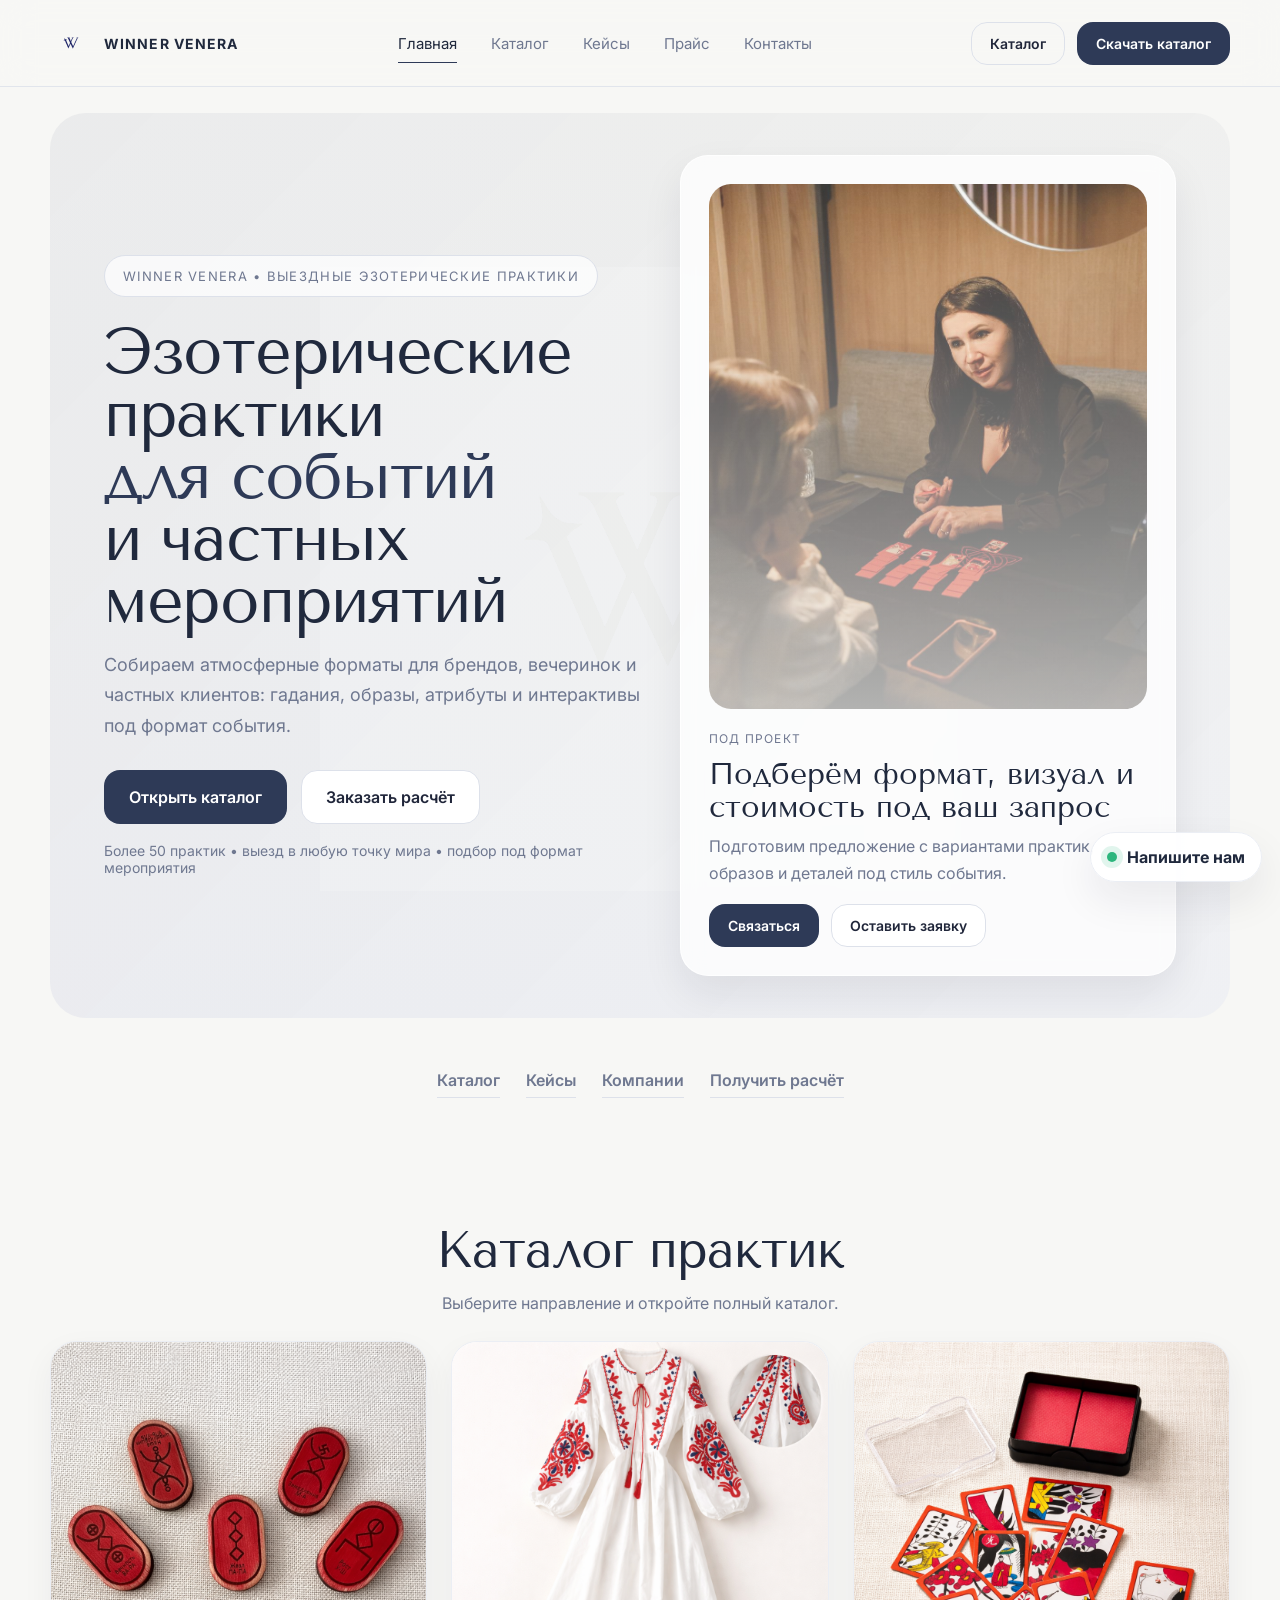
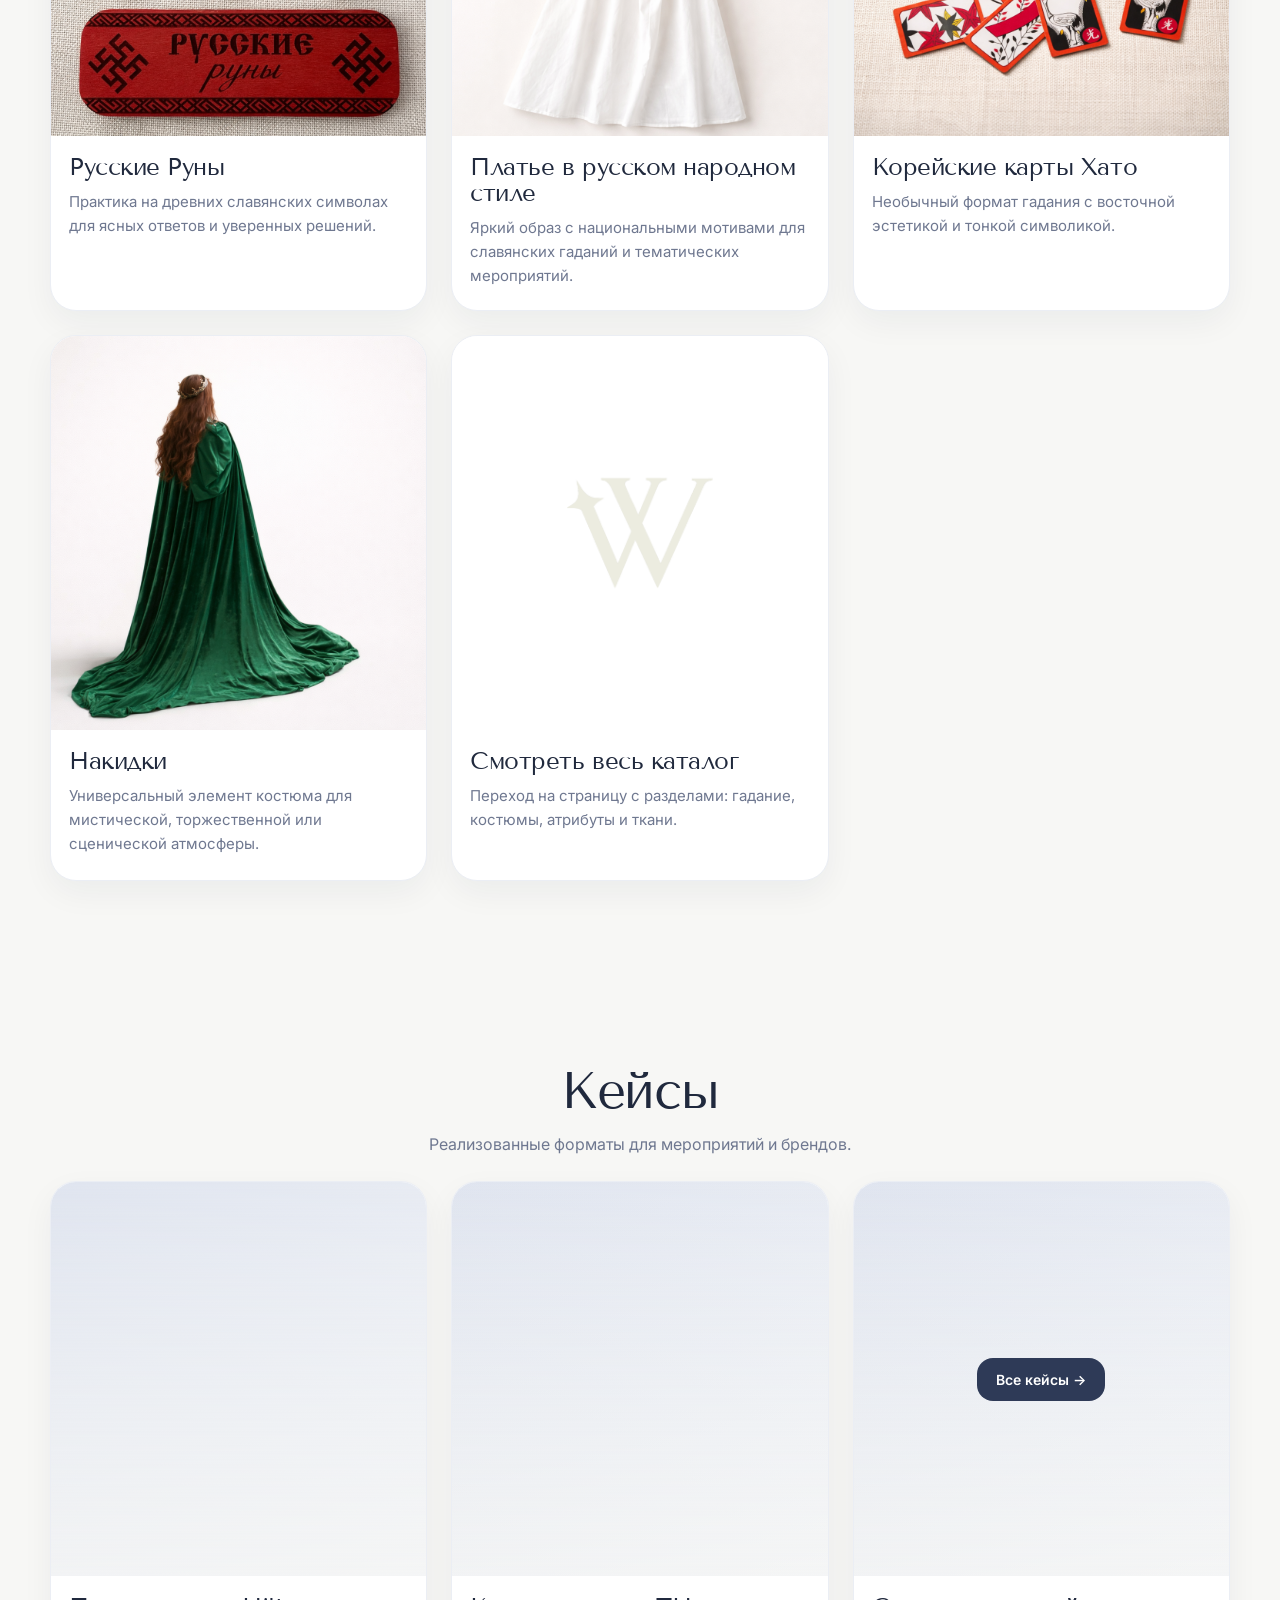
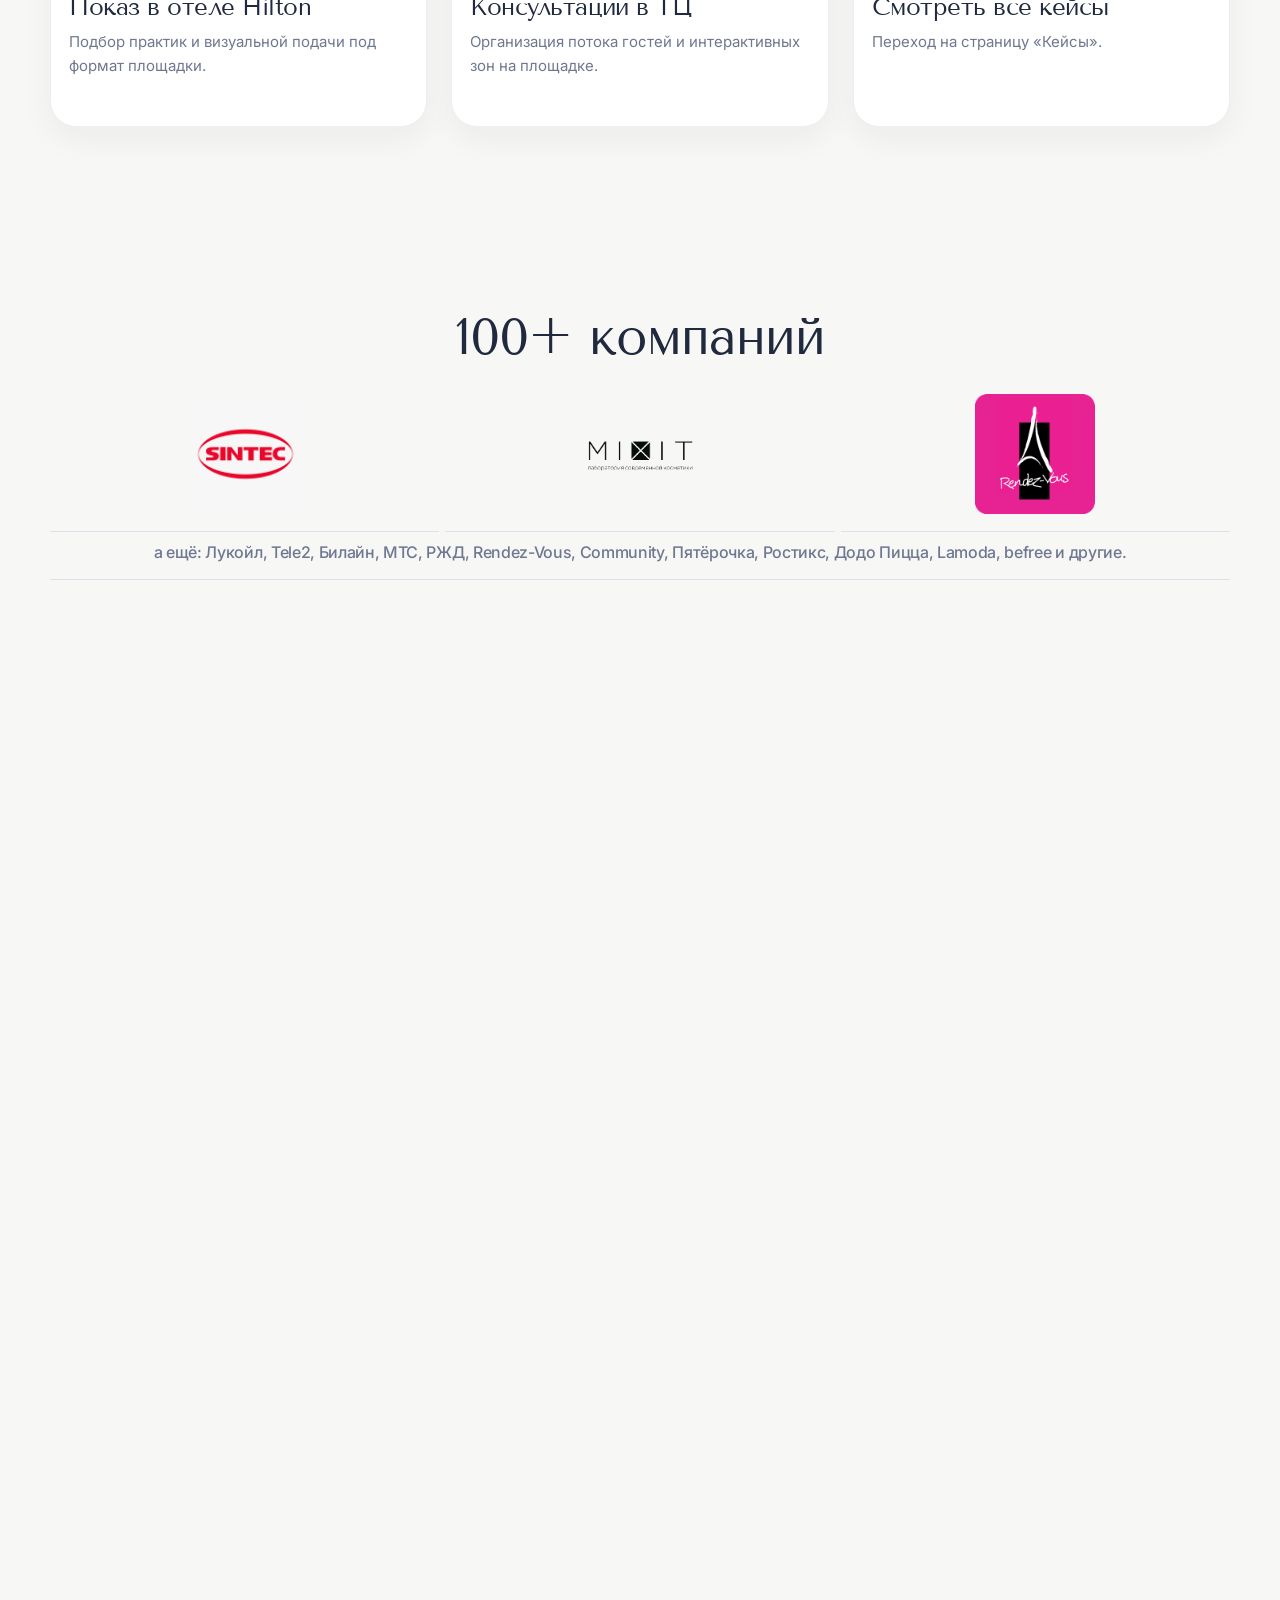
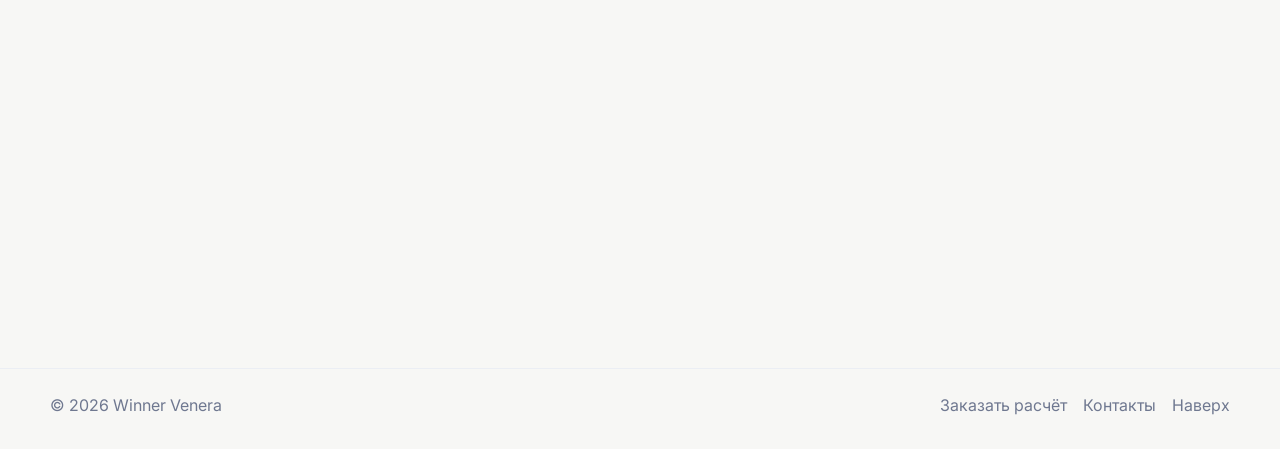
==== commit 47c59927: "обновил проект" ====
--- a/index.html
+++ b/index.html
@@ -3,51 +3,10 @@
 <head>
   <meta charset="utf-8" />
   <meta name="viewport" content="width=device-width, initial-scale=1" />
-  <title>Эзотерические практики для мероприятий в Москве | Winner Venera</title>
-  <meta name="description" content="Winner Venera организует эзотерические практики для мероприятий, корпоративов, private events и бренд-активаций: гадания, тематические образы, реквизит и оформление под формат события." />
-  <meta name="robots" content="index,follow,max-image-preview:large" />
-  <meta name="theme-color" content="#2e3a57" />
-  <meta property="og:type" content="website" />
-  <meta property="og:locale" content="ru_RU" />
-  <meta property="og:site_name" content="Winner Venera" />
-  <meta property="og:title" content="Эзотерические практики для мероприятий в Москве | Winner Venera" />
-  <meta property="og:description" content="Гадания, тематические образы, реквизит и выездные эзотерические практики для брендов, вечеринок и частных мероприятий." />
+  <title>Winner Venera — Главная</title>
   <link rel="stylesheet" href="assets/css/styles.css" />
-  <script type="application/ld+json">
-    {
-      "@context": "https://schema.org",
-      "@type": "FAQPage",
-      "mainEntity": [
-        {
-          "@type": "Question",
-          "name": "Какие эзотерические практики можно заказать на мероприятие?",
-          "acceptedAnswer": {
-            "@type": "Answer",
-            "text": "Для мероприятий доступны гадания на картах и рунах, тематические образы, реквизит, ткани и оформление зоны под стилистику события."
-          }
-        },
-        {
-          "@type": "Question",
-          "name": "Для каких мероприятий подходит формат Winner Venera?",
-          "acceptedAnswer": {
-            "@type": "Answer",
-            "text": "Формат подходит для корпоративных мероприятий, частных праздников, бренд-активаций, фотозон, клиентских дней и событий с интерактивной программой."
-          }
-        },
-        {
-          "@type": "Question",
-          "name": "Можно ли заказать выездной формат не только в Москве?",
-          "acceptedAnswer": {
-            "@type": "Answer",
-            "text": "Да, команда работает в Москве и выезжает на мероприятия в другие города и страны по запросу клиента."
-          }
-        }
-      ]
-    }
-  </script>
 </head>
 <body>
-<a class="skip-link" href="#main-content">Перейти к содержимому</a>
 <header class="header">
   <div class="container">
     <div class="nav">
@@ -87,7 +46,7 @@
   </div>
 </header>
 
-<main id="main-content">
+<main>
 <section class="hero reveal" id="top">
   <div class="container">
     <div class="hero-shell">
@@ -140,21 +99,6 @@
   </div>
 </section>
 
-<section class="section section--tight reveal" aria-labelledby="seo-intro-title">
-  <div class="container">
-    <div class="seo-copy">
-      <h2 class="section__title section__title--left" id="seo-intro-title">Выездные эзотерические практики для мероприятий и бренд-событий</h2>
-      <p class="seo-copy__text">
-        Winner Venera помогает оформить событие в цельный атмосферный формат: подобрать гадания, костюмы, реквизит и визуальные детали под аудиторию, площадку и задачу бренда.
-        Это решение для корпоративов, private events, презентаций, фотозон, клиентских мероприятий и тематических вечеринок в Москве и с выездом в другие города.
-      </p>
-      <p class="seo-copy__text">
-        На сайте собраны направления гаданий, каталог образов и атрибутов, кейсы реализованных проектов и форма для быстрого расчёта стоимости мероприятия.
-      </p>
-    </div>
-  </div>
-</section>
-
 <section class="section reveal" id="catalog-preview">
   <div class="container">
     <h2 class="section__title">Каталог практик</h2>
@@ -162,7 +106,7 @@
 
     <div class="grid mt-24">
       <article class="card">
-        <div class="card__media"><img src="assets/img/catalog/gading-runes-russian.png" alt="Русские Руны" loading="lazy" style="width:100%;height:100%;object-fit:cover;"></div>
+        <div class="card__media"><img src="assets/img/catalog/gading-runes-russian.png" alt="Русские Руны" style="width:100%;height:100%;object-fit:cover;"></div>
         <div class="card__body">
           <h3 class="card__title">Русские Руны</h3>
           <p class="card__meta">Практика на древних славянских символах для ясных ответов и уверенных решений.</p>
@@ -170,7 +114,7 @@
       </article>
 
       <article class="card">
-        <div class="card__media"><img src="assets/img/catalog/costume-russian-dress.png" alt="Платье в русском народном стиле" loading="lazy" style="width:100%;height:100%;object-fit:cover;"></div>
+        <div class="card__media"><img src="assets/img/catalog/costume-russian-dress.png" alt="Платье в русском народном стиле" style="width:100%;height:100%;object-fit:cover;"></div>
         <div class="card__body">
           <h3 class="card__title">Платье в русском народном стиле</h3>
           <p class="card__meta">Яркий образ с национальными мотивами для славянских гаданий и тематических мероприятий.</p>
@@ -178,7 +122,7 @@
       </article>
 
       <article class="card">
-        <div class="card__media"><img src="assets/img/catalog/gading-hato.png" alt="Корейские карты Хато" loading="lazy" style="width:100%;height:100%;object-fit:cover;"></div>
+        <div class="card__media"><img src="assets/img/catalog/gading-hato.png" alt="Корейские карты Хато" style="width:100%;height:100%;object-fit:cover;"></div>
         <div class="card__body">
           <h3 class="card__title">Корейские карты Хато</h3>
           <p class="card__meta">Необычный формат гадания с восточной эстетикой и тонкой символикой.</p>
@@ -186,7 +130,7 @@
       </article>
 
       <article class="card">
-        <div class="card__media"><img src="assets/img/catalog/costume-capes.png" alt="Накидки" loading="lazy" style="width:100%;height:100%;object-fit:cover;"></div>
+        <div class="card__media"><img src="assets/img/catalog/costume-capes.png" alt="Накидки" style="width:100%;height:100%;object-fit:cover;"></div>
         <div class="card__body">
           <h3 class="card__title">Накидки</h3>
           <p class="card__meta">Универсальный элемент костюма для мистической, торжественной или сценической атмосферы.</p>
@@ -194,7 +138,7 @@
       </article>
 
       <a class="card card--link" href="catalog.html" aria-label="Открыть весь каталог">
-        <div class="card__media"><img src="assets/img/hero-bg.jpg" alt="Весь каталог Winner Venera" loading="lazy" style="width:100%;height:100%;object-fit:cover;"></div>
+        <div class="card__media"><img src="assets/img/hero-bg.jpg" alt="Весь каталог Winner Venera" style="width:100%;height:100%;object-fit:cover;"></div>
         <div class="card__body">
           <h3 class="card__title">Смотреть весь каталог</h3>
           <p class="card__meta">Переход на страницу с разделами: гадание, костюмы, атрибуты и ткани.</p>
@@ -248,28 +192,6 @@
       <div class="logo-item logo-item--media"><img src="assets/img/logos/mixit.png" alt="MIXIT"></div>
       <div class="logo-item logo-item--media"><img src="assets/img/logos/lukoil.png" alt="Лукойл"></div>
       <div class="logo-item logo-item--more">а ещё: Лукойл, Tele2, Билайн, МТС, РЖД, Rendez-Vous, Community, Пятёрочка, Ростикс, Додо Пицца, Lamoda, befree и другие.</div>
-    </div>
-  </div>
-</section>
-
-<section class="section section--tight reveal" aria-labelledby="faq-title">
-  <div class="container">
-    <div class="seo-copy">
-      <h2 class="section__title section__title--left" id="faq-title">Частые вопросы</h2>
-      <div class="faq-list">
-        <article class="faq-item">
-          <h3>Что можно заказать на мероприятие?</h3>
-          <p>Гадания на картах и рунах, тематические образы, реквизит, ткани и оформление зоны под концепцию события.</p>
-        </article>
-        <article class="faq-item">
-          <h3>С какими форматами вы работаете?</h3>
-          <p>С корпоративными мероприятиями, частными праздниками, промо-активациями, фотозонами, клиентскими днями и вечеринками.</p>
-        </article>
-        <article class="faq-item">
-          <h3>Где вы работаете?</h3>
-          <p>Базово в Москве, но команда выезжает на мероприятия в другие города и за пределы России по предварительному запросу.</p>
-        </article>
-      </div>
     </div>
   </div>
 </section>
--- a/assets/css/styles.css
+++ b/assets/css/styles.css
@@ -28,20 +28,6 @@
   -webkit-font-smoothing:antialiased;
   text-rendering:optimizeLegibility;
 }
-.skip-link{
-  position:absolute;
-  left:16px;
-  top:-48px;
-  z-index:200;
-  padding:12px 16px;
-  border-radius:12px;
-  background:var(--navy-deep);
-  color:#fff;
-  transition:top .18s ease;
-}
-.skip-link:focus{
-  top:16px;
-}
 a{color:inherit;text-decoration:none}
 img{max-width:100%;display:block}
 button,input{font:inherit}
@@ -71,46 +57,6 @@
   color:var(--muted);
   font-size:16px;
   line-height:1.65;
-}
-.section__title--left{
-  text-align:left;
-}
-.seo-copy{
-  max-width:920px;
-}
-.seo-copy__text{
-  margin:0;
-  color:var(--muted);
-  font-size:16px;
-  line-height:1.75;
-}
-.seo-copy__text + .seo-copy__text{
-  margin-top:14px;
-}
-.faq-list{
-  display:grid;
-  gap:18px;
-  margin-top:24px;
-}
-.faq-item{
-  padding:24px;
-  border:1px solid var(--line);
-  border-radius:var(--radius-md);
-  background:var(--surface);
-  box-shadow:var(--shadow);
-}
-.faq-item h3{
-  margin:0 0 10px;
-  font-size:22px;
-  color:var(--navy-deep);
-}
-.faq-item p{
-  margin:0;
-  color:var(--muted);
-  line-height:1.7;
-}
-.sr-anchor{
-  min-height:1px;
 }
 
 /* Header */
